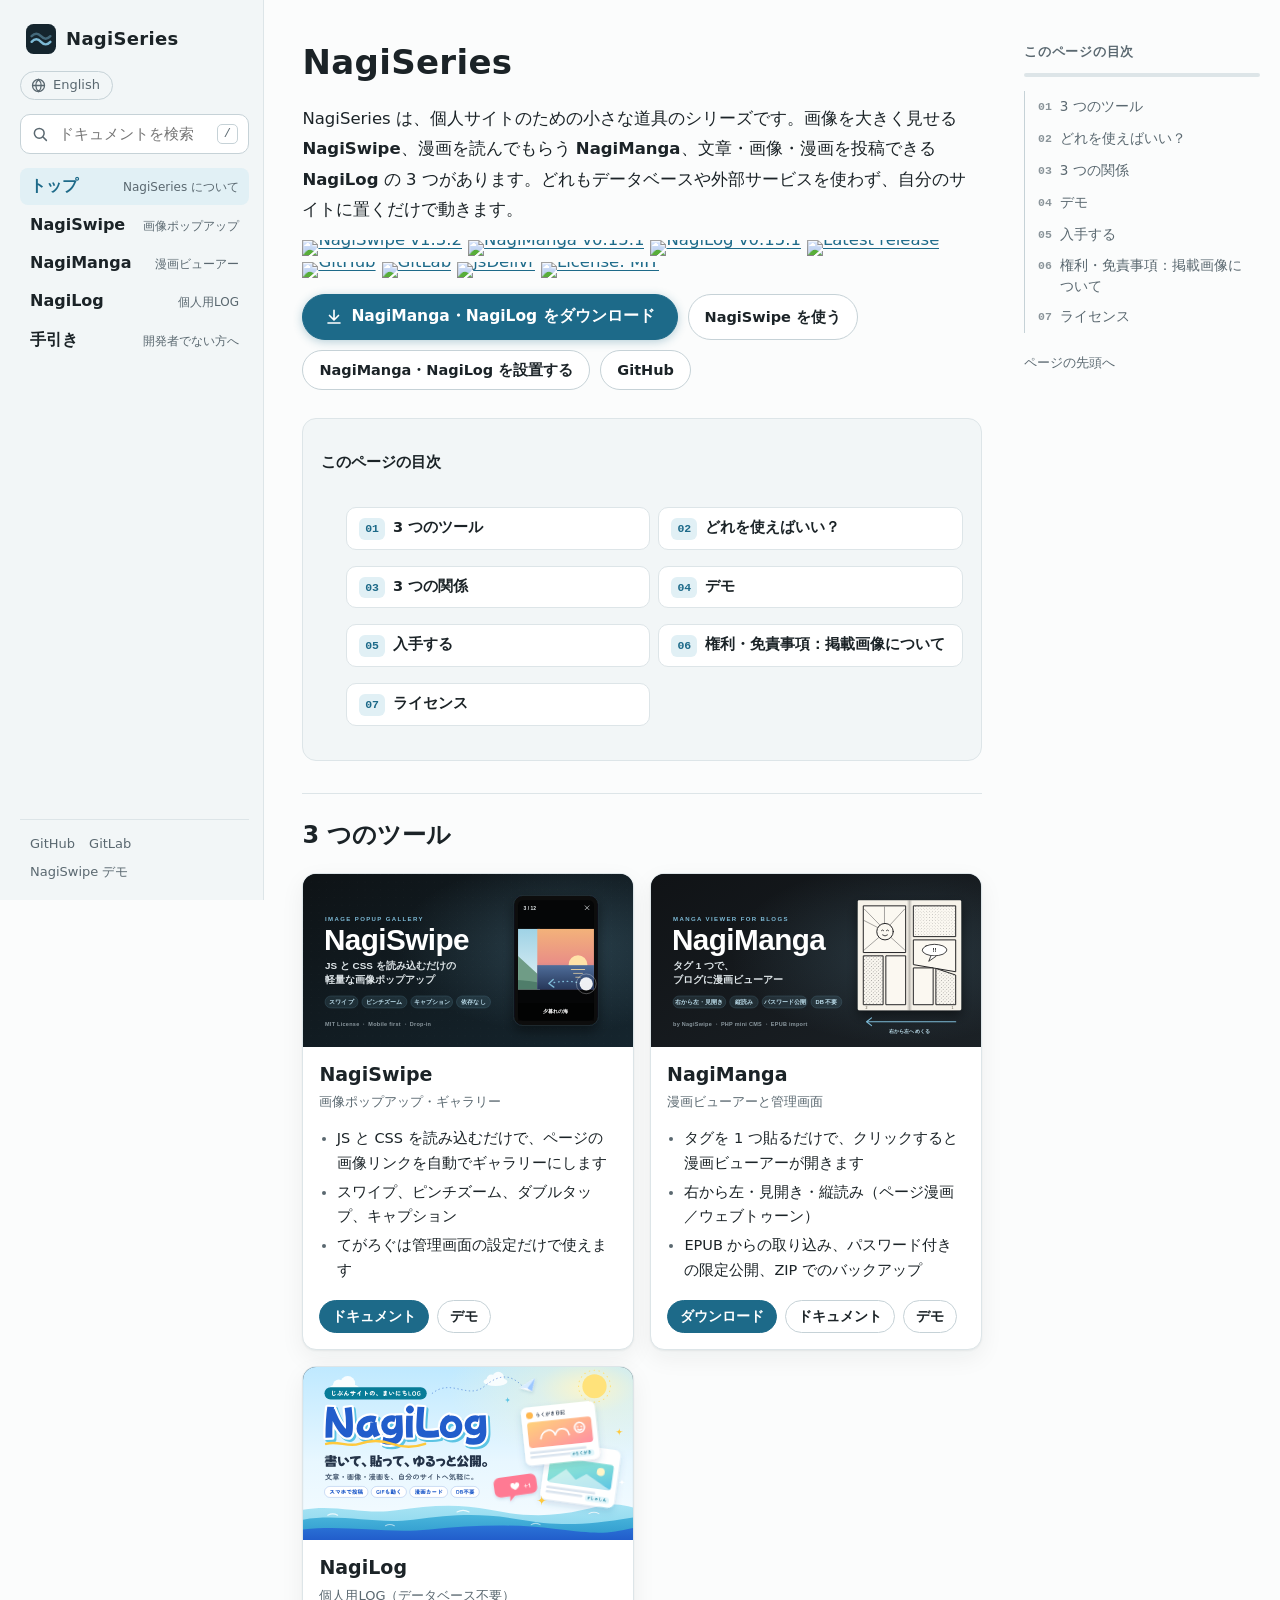
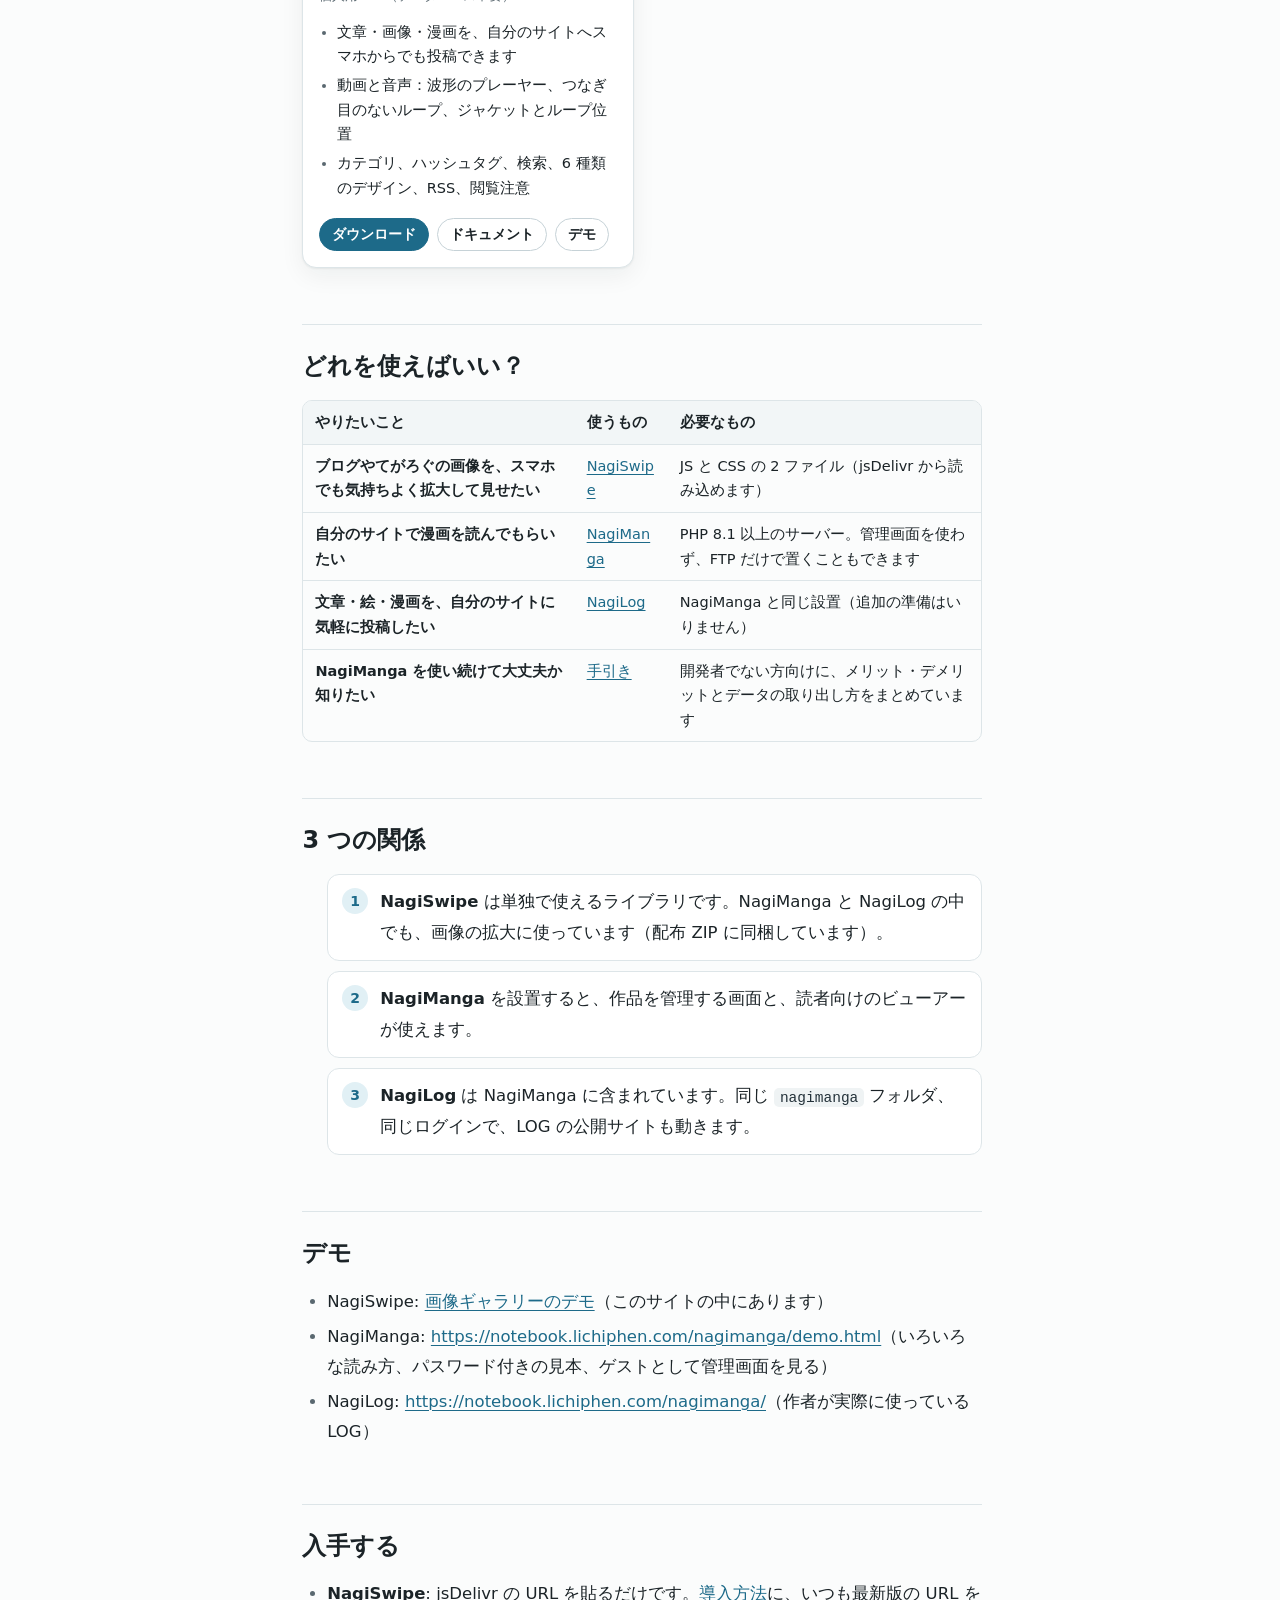
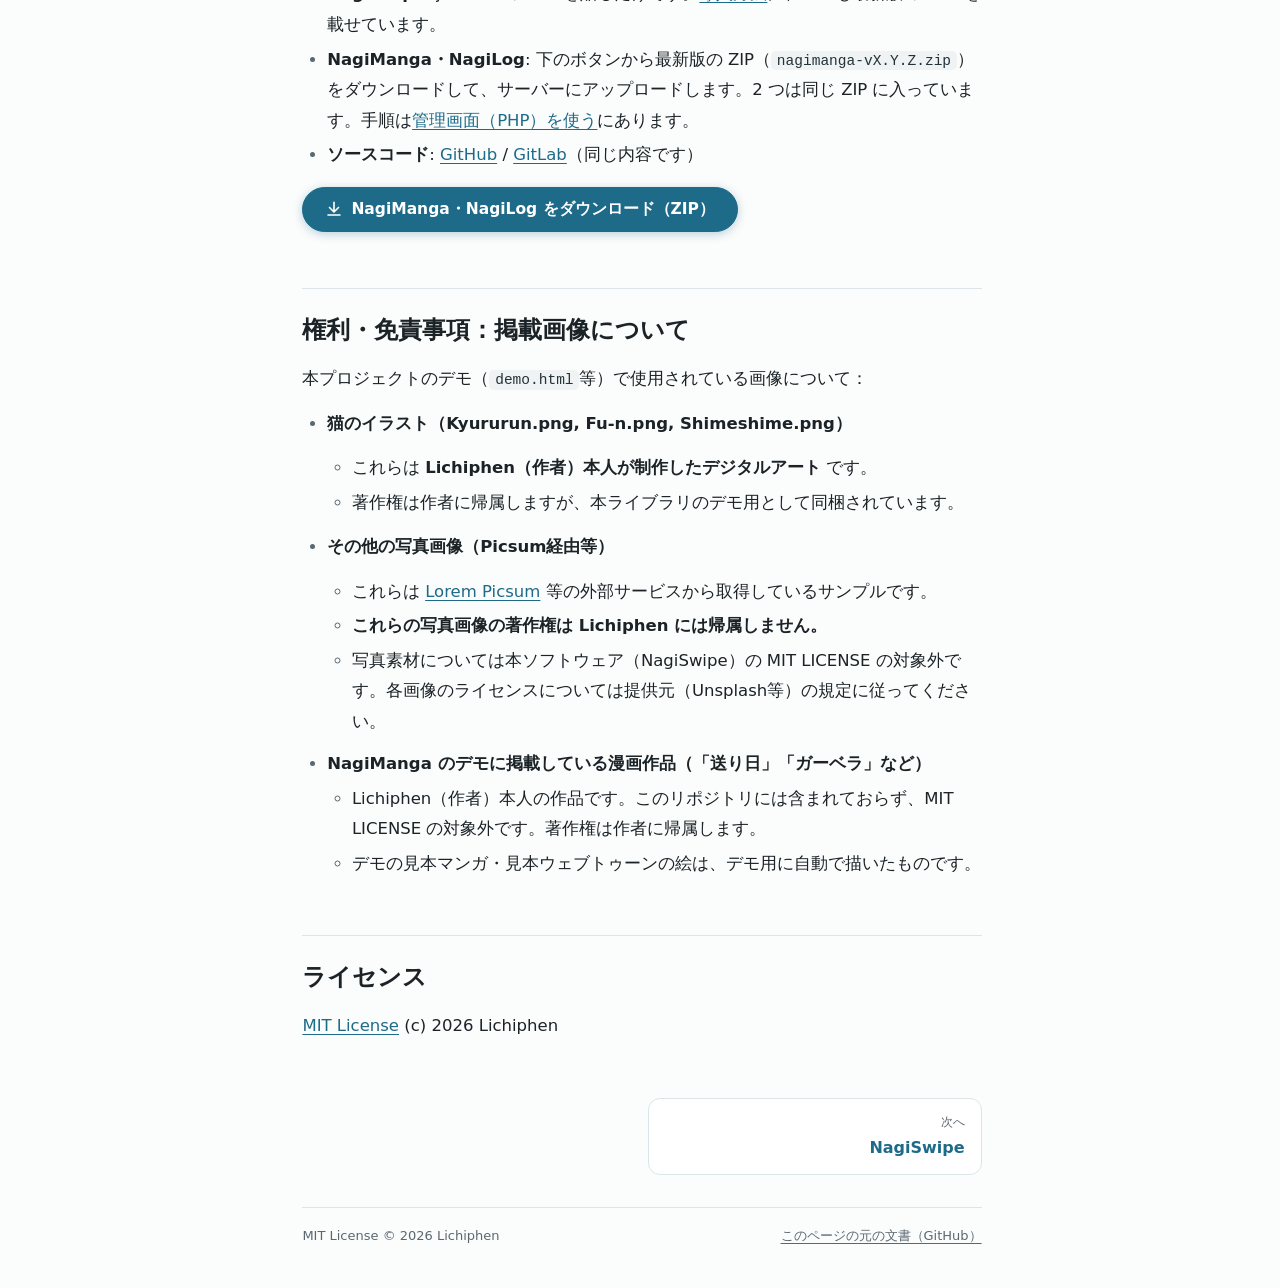
==== index.html @ cc0ce45e "Site: rebuild from the READMEs" ====
<!DOCTYPE html>
<html lang="ja">
<head>
<meta charset="utf-8">
<meta name="viewport" content="width=device-width, initial-scale=1">
<title>NagiSeries — 画像・漫画・LOG のツール集</title>
<meta name="description" content="NagiSwipe・NagiManga・NagiLog のドキュメント。個人サイトのための、画像ポップアップ・漫画ビューアー・データベース不要の LOG。">
<link rel="canonical" href="https://nagiswipe.pages.dev/">
<link rel="alternate" hreflang="en" href="https://nagiswipe.pages.dev/index.en.html">
<link rel="alternate" hreflang="ja" href="https://nagiswipe.pages.dev/">
<link rel="alternate" hreflang="x-default" href="https://nagiswipe.pages.dev/">
<meta name="theme-color" content="#fbfcfc" media="(prefers-color-scheme: light)">
<meta name="theme-color" content="#0e1316" media="(prefers-color-scheme: dark)">
<meta property="og:type" content="website">
<meta property="og:site_name" content="NagiSeries">
<meta property="og:locale" content="ja_JP">
<meta property="og:title" content="NagiSeries — 画像・漫画・LOG のツール集">
<meta property="og:description" content="NagiSwipe・NagiManga・NagiLog のドキュメント。個人サイトのための、画像ポップアップ・漫画ビューアー・データベース不要の LOG。">
<meta property="og:url" content="https://nagiswipe.pages.dev/">
<meta property="og:image" content="https://nagiswipe.pages.dev/img/ogp/nagiseries-ogp.png?v=61f5ddbe39">
<meta property="og:image:type" content="image/png">
<meta property="og:image:width" content="1200">
<meta property="og:image:height" content="630">
<meta property="og:image:alt" content="NagiSeries — 画像・漫画・LOG のツール集">
<meta name="twitter:card" content="summary_large_image">
<link rel="icon" href="site/favicon.svg?v=526a356933" type="image/svg+xml">
<link rel="stylesheet" href="NagiSwipe-main.css?v=b57203b70e">
<link rel="stylesheet" href="site/site.css?v=2a2d81db0b">
<script src="NagiSwipe-main.js?v=68e2574f68" defer></script>
<script src="site/site.js?v=6bc8dd3f9a" data-index="site/search.json?v=1c73197444" defer></script>
</head>
<body class="page-top has-rail">
<div class="read-progress" aria-hidden="true"><span data-progress></span></div>
<a class="skip" href="#main">本文へ移動</a>
<header class="topbar">
<a class="brand" href="index.html"><svg class="brand-mark" viewBox="0 0 32 32" aria-hidden="true"><rect width="32" height="32" rx="8" fill="var(--brand-bg)"/><path d="M6 19c3.3-3.6 6.7-3.6 10 0s6.7 3.6 10 0" fill="none" stroke="var(--brand-wave)" stroke-width="2.6" stroke-linecap="round"/><path d="M6 13c3.3-3.6 6.7-3.6 10 0s6.7 3.6 10 0" fill="none" stroke="var(--brand-wave)" stroke-width="2.6" stroke-linecap="round" opacity=".45"/></svg><span class="brand-name">NagiSeries</span></a>
<span class="topbar-tools"><a class="topbar-btn topbar-lang" href="index.en.html" hreflang="en" lang="en" title="このページを英語で読む"><svg viewBox="0 0 24 24" aria-hidden="true"><circle cx="12" cy="12" r="8.5" fill="none" stroke="currentColor" stroke-width="1.8"/><path d="M3.5 12h17M12 3.5c2.6 2.4 3.8 5.2 3.8 8.5s-1.2 6.1-3.8 8.5c-2.6-2.4-3.8-5.2-3.8-8.5s1.2-6.1 3.8-8.5Z" fill="none" stroke="currentColor" stroke-width="1.8"/></svg><span>English</span></a>
<button class="topbar-btn" type="button" data-open-menu aria-haspopup="dialog" aria-controls="menu"><svg viewBox="0 0 24 24" aria-hidden="true"><path d="M4 7h16M4 12h16M4 17h10" stroke="currentColor" stroke-width="2" stroke-linecap="round"/></svg><span>目次</span></button></span>
</header>
<div class="layout">
<aside class="sidebar" aria-label="サイドバー">
<a class="brand" href="index.html"><svg class="brand-mark" viewBox="0 0 32 32" aria-hidden="true"><rect width="32" height="32" rx="8" fill="var(--brand-bg)"/><path d="M6 19c3.3-3.6 6.7-3.6 10 0s6.7 3.6 10 0" fill="none" stroke="var(--brand-wave)" stroke-width="2.6" stroke-linecap="round"/><path d="M6 13c3.3-3.6 6.7-3.6 10 0s6.7 3.6 10 0" fill="none" stroke="var(--brand-wave)" stroke-width="2.6" stroke-linecap="round" opacity=".45"/></svg><span class="brand-name">NagiSeries</span></a>
<a class="side-lang" href="index.en.html" hreflang="en" lang="en" title="このページを英語で読む"><svg viewBox="0 0 24 24" aria-hidden="true"><circle cx="12" cy="12" r="8.5" fill="none" stroke="currentColor" stroke-width="1.8"/><path d="M3.5 12h17M12 3.5c2.6 2.4 3.8 5.2 3.8 8.5s-1.2 6.1-3.8 8.5c-2.6-2.4-3.8-5.2-3.8-8.5s1.2-6.1 3.8-8.5Z" fill="none" stroke="currentColor" stroke-width="1.8"/></svg><span>English</span></a>
<div class="search" data-search-box><label class="search-field"><svg viewBox="0 0 24 24" aria-hidden="true"><circle cx="11" cy="11" r="6.5" fill="none" stroke="currentColor" stroke-width="2"/><path d="m16 16 4.5 4.5" stroke="currentColor" stroke-width="2" stroke-linecap="round"/></svg><input type="search" placeholder="ドキュメントを検索" aria-label="ドキュメントを検索" autocomplete="off" enterkeyhint="search"><kbd class="search-key" aria-hidden="true">/</kbd></label><div class="search-results" role="list" aria-label="検索結果" hidden></div></div>
<nav class="nav" aria-label="ドキュメント"><ul class="nav-list"><li class="nav-item is-current"><a class="nav-link" href="index.html" aria-current="page"><span class="nav-name">トップ</span><span class="nav-sub">NagiSeries について</span></a><ol class="nav-toc"><li><a href="#3-つのツール" data-id="3-つのツール">3 つのツール</a></li><li><a href="#どれを使えばいい" data-id="どれを使えばいい">どれを使えばいい？</a></li><li><a href="#3-つの関係" data-id="3-つの関係">3 つの関係</a></li><li><a href="#デモ" data-id="デモ">デモ</a></li><li><a href="#入手する" data-id="入手する">入手する</a></li><li><a href="#権利免責事項掲載画像について" data-id="権利免責事項掲載画像について">権利・免責事項：掲載画像について</a></li><li><a href="#ライセンス" data-id="ライセンス">ライセンス</a></li></ol></li><li class="nav-item"><a class="nav-link" href="nagiswipe.html"><span class="nav-name">NagiSwipe</span><span class="nav-sub">画像ポップアップ</span></a></li><li class="nav-item"><a class="nav-link" href="nagimanga.html"><span class="nav-name">NagiManga</span><span class="nav-sub">漫画ビューアー</span></a></li><li class="nav-item"><a class="nav-link" href="nagilog.html"><span class="nav-name">NagiLog</span><span class="nav-sub">個人用LOG</span></a></li><li class="nav-item"><a class="nav-link" href="guide.html"><span class="nav-name">手引き</span><span class="nav-sub">開発者でない方へ</span></a></li></ul></nav>
<p class="side-foot"><a class="ext" href="https://github.com/Lichiphen/NagiSwipe">GitHub</a><a class="ext" href="https://gitlab.com/lichiphen/nagiswipe">GitLab</a><a href="demo.html">NagiSwipe デモ</a></p>
</aside>
<main id="main" class="main">
<article class="doc">

<h1 class="doc-title"><span>NagiSeries</span></h1>
<div class="lead"><p>NagiSeries は、個人サイトのための小さな道具のシリーズです。画像を大きく見せる <strong>NagiSwipe</strong>、漫画を読んでもらう <strong>NagiManga</strong>、文章・画像・漫画を投稿できる <strong>NagiLog</strong> の 3 つがあります。どれもデータベースや外部サービスを使わず、自分のサイトに置くだけで動きます。</p>
<p class="badges"><a href="nagiswipe.html"><img src="https://img.shields.io/badge/NagiSwipe-v1.3.2-1d7a8c?style=flat-square&amp;logo=javascript&amp;logoColor=white" alt="NagiSwipe v1.3.2" loading="lazy" decoding="async"></a> <a href="nagimanga.html"><img src="https://img.shields.io/badge/NagiManga-v0.15.1-c2410c?style=flat-square&amp;logo=bookstack&amp;logoColor=white" alt="NagiManga v0.15.1" loading="lazy" decoding="async"></a> <a href="nagilog.html"><img src="https://img.shields.io/badge/NagiLog-v0.15.1-2563eb?style=flat-square&amp;logo=rss&amp;logoColor=white" alt="NagiLog v0.15.1" loading="lazy" decoding="async"></a> <a href="https://github.com/Lichiphen/NagiSwipe/releases/latest" class="ext"><img src="https://img.shields.io/github/v/release/Lichiphen/NagiSwipe?style=flat-square&amp;logo=github&amp;label=release" alt="Latest release" loading="lazy" decoding="async"></a> <a href="https://github.com/Lichiphen/NagiSwipe" class="ext"><img src="https://img.shields.io/badge/GitHub-Lichiphen%2FNagiSwipe-181717?style=flat-square&amp;logo=github" alt="GitHub" loading="lazy" decoding="async"></a> <a href="https://gitlab.com/lichiphen/nagiswipe" class="ext"><img src="https://img.shields.io/badge/GitLab-lichiphen%2Fnagiswipe-FC6D26?style=flat-square&amp;logo=gitlab&amp;logoColor=white" alt="GitLab" loading="lazy" decoding="async"></a> <a href="https://www.jsdelivr.com/package/gh/Lichiphen/NagiSwipe" class="ext"><img src="https://img.shields.io/jsdelivr/gh/hm/Lichiphen/NagiSwipe?style=flat-square&amp;logo=jsdelivr&amp;logoColor=white&amp;label=jsDelivr" alt="jsDelivr" loading="lazy" decoding="async"></a> <a href="https://github.com/Lichiphen/NagiSwipe/blob/main/LICENSE" class="ext"><img src="https://img.shields.io/badge/License-MIT-eab308?style=flat-square" alt="License: MIT" loading="lazy" decoding="async"></a></p>
<div class="hero-links">
<a class="btn btn-primary btn-download" href="https://lichiphen.com/tool/link/r/NagiManga"><svg viewBox="0 0 24 24" aria-hidden="true"><path d="M12 3v12m-6-5 6 6 6-6M4 20h16" fill="none" stroke="currentColor" stroke-width="2.2" stroke-linecap="round" stroke-linejoin="round"/></svg>NagiManga・NagiLog をダウンロード</a>
<a class="btn" href="nagiswipe.html#導入方法">NagiSwipe を使う</a>
<a class="btn" href="nagimanga.html#管理画面phpを使う">NagiManga・NagiLog を設置する</a>
<a class="btn ext" href="https://github.com/Lichiphen/NagiSwipe">GitHub</a>
</div></div>
<nav class="toc-inline" aria-labelledby="toc-title-top"><div class="toc-head"><p class="toc-title" id="toc-title-top">このページの目次</p></div><ol class="toc-list"><li><a href="#3-つのツール" data-id="3-つのツール">3 つのツール</a></li><li><a href="#どれを使えばいい" data-id="どれを使えばいい">どれを使えばいい？</a></li><li><a href="#3-つの関係" data-id="3-つの関係">3 つの関係</a></li><li><a href="#デモ" data-id="デモ">デモ</a></li><li><a href="#入手する" data-id="入手する">入手する</a></li><li><a href="#権利免責事項掲載画像について" data-id="権利免責事項掲載画像について">権利・免責事項：掲載画像について</a></li><li><a href="#ライセンス" data-id="ライセンス">ライセンス</a></li></ol></nav>
<div class="doc-body">
<h2 id="3-つのツール">3 つのツール<a class="anchor" href="#3-つのツール" aria-label="この見出しへのリンク">#</a></h2>

<div class="cards">
<section class="card">
<a class="card-img" href="nagiswipe.html" tabindex="-1" aria-hidden="true"><img src="img/ogp/nagiswipe-ogp.svg?v=3118cf3638" alt="" width="1200" height="630" loading="lazy" decoding="async"></a>
<div class="card-body">
<h3>NagiSwipe</h3>
<p class="card-kind">画像ポップアップ・ギャラリー</p>
<ul>
<li>JS と CSS を読み込むだけで、ページの画像リンクを自動でギャラリーにします</li>
<li>スワイプ、ピンチズーム、ダブルタップ、キャプション</li>
<li>てがろぐは管理画面の設定だけで使えます</li>
</ul>
<div class="card-links"><a class="btn btn-primary" href="nagiswipe.html">ドキュメント</a><a class="btn" href="demo.html">デモ</a></div>
</div>
</section>
<section class="card">
<a class="card-img" href="nagimanga.html" tabindex="-1" aria-hidden="true"><img src="img/ogp/nagimanga-ogp.svg?v=01d339b330" alt="" width="1200" height="630" loading="lazy" decoding="async"></a>
<div class="card-body">
<h3>NagiManga</h3>
<p class="card-kind">漫画ビューアーと管理画面</p>
<ul>
<li>タグを 1 つ貼るだけで、クリックすると漫画ビューアーが開きます</li>
<li>右から左・見開き・縦読み（ページ漫画／ウェブトゥーン）</li>
<li>EPUB からの取り込み、パスワード付きの限定公開、ZIP でのバックアップ</li>
</ul>
<div class="card-links"><a class="btn btn-primary" href="https://lichiphen.com/tool/link/r/NagiManga">ダウンロード</a><a class="btn" href="nagimanga.html">ドキュメント</a><a class="btn ext" href="https://notebook.lichiphen.com/nagimanga/demo.html">デモ</a></div>
</div>
</section>
<section class="card">
<a class="card-img" href="nagilog.html" tabindex="-1" aria-hidden="true"><img src="img/ogp/nagilog-ogp.svg?v=d89b85e8eb" alt="" width="1200" height="630" loading="lazy" decoding="async"></a>
<div class="card-body">
<h3>NagiLog</h3>
<p class="card-kind">個人用LOG（データベース不要）</p>
<ul>
<li>文章・画像・漫画を、自分のサイトへスマホからでも投稿できます</li>
<li>動画と音声：波形のプレーヤー、つなぎ目のないループ、ジャケットとループ位置</li>
<li>カテゴリ、ハッシュタグ、検索、6 種類のデザイン、RSS、閲覧注意</li>
</ul>
<div class="card-links"><a class="btn btn-primary" href="https://lichiphen.com/tool/link/r/NagiManga">ダウンロード</a><a class="btn" href="nagilog.html">ドキュメント</a><a class="btn ext" href="https://notebook.lichiphen.com/nagimanga/">デモ</a></div>
</div>
</section>
</div>

<h2 id="どれを使えばいい">どれを使えばいい？<a class="anchor" href="#どれを使えばいい" aria-label="この見出しへのリンク">#</a></h2>

<div class="table-wrap"><table><thead><tr><th>やりたいこと</th><th>使うもの</th><th>必要なもの</th></tr></thead><tbody>
<tr><td>ブログやてがろぐの画像を、スマホでも気持ちよく拡大して見せたい</td><td><a href="nagiswipe.html">NagiSwipe</a></td><td>JS と CSS の 2 ファイル（jsDelivr から読み込めます）</td></tr>
<tr><td>自分のサイトで漫画を読んでもらいたい</td><td><a href="nagimanga.html">NagiManga</a></td><td>PHP 8.1 以上のサーバー。管理画面を使わず、FTP だけで置くこともできます</td></tr>
<tr><td>文章・絵・漫画を、自分のサイトに気軽に投稿したい</td><td><a href="nagilog.html">NagiLog</a></td><td>NagiManga と同じ設置（追加の準備はいりません）</td></tr>
<tr><td>NagiManga を使い続けて大丈夫か知りたい</td><td><a href="guide.html">手引き</a></td><td>開発者でない方向けに、メリット・デメリットとデータの取り出し方をまとめています</td></tr>
</tbody></table></div>

<h2 id="3-つの関係">3 つの関係<a class="anchor" href="#3-つの関係" aria-label="この見出しへのリンク">#</a></h2>

<ol class="flow">
<li><strong>NagiSwipe</strong> は単独で使えるライブラリです。NagiManga と NagiLog の中でも、画像の拡大に使っています（配布 ZIP に同梱しています）。</li>
<li><strong>NagiManga</strong> を設置すると、作品を管理する画面と、読者向けのビューアーが使えます。</li>
<li><strong>NagiLog</strong> は NagiManga に含まれています。同じ <code>nagimanga</code> フォルダ、同じログインで、LOG の公開サイトも動きます。</li>
</ol>

<h2 id="デモ">デモ<a class="anchor" href="#デモ" aria-label="この見出しへのリンク">#</a></h2>

<ul>
<li>NagiSwipe: <a href="demo.html">画像ギャラリーのデモ</a>（このサイトの中にあります）</li>
<li>NagiManga: <a class="ext" href="https://notebook.lichiphen.com/nagimanga/demo.html">https://notebook.lichiphen.com/nagimanga/demo.html</a>（いろいろな読み方、パスワード付きの見本、ゲストとして管理画面を見る）</li>
<li>NagiLog: <a class="ext" href="https://notebook.lichiphen.com/nagimanga/">https://notebook.lichiphen.com/nagimanga/</a>（作者が実際に使っている LOG）</li>
</ul>

<h2 id="入手する">入手する<a class="anchor" href="#入手する" aria-label="この見出しへのリンク">#</a></h2>

<ul>
<li><strong>NagiSwipe</strong>: jsDelivr の URL を貼るだけです。<a href="nagiswipe.html#導入方法">導入方法</a>に、いつも最新版の URL を載せています。</li>
<li><strong>NagiManga・NagiLog</strong>: 下のボタンから最新版の ZIP（<code>nagimanga-vX.Y.Z.zip</code>）をダウンロードして、サーバーにアップロードします。2 つは同じ ZIP に入っています。手順は<a href="nagimanga.html#管理画面phpを使う">管理画面（PHP）を使う</a>にあります。</li>
<li><strong>ソースコード</strong>: <a class="ext" href="https://github.com/Lichiphen/NagiSwipe">GitHub</a> / <a class="ext" href="https://gitlab.com/lichiphen/nagiswipe">GitLab</a>（同じ内容です）</li>
</ul>

<div class="hero-links"><a class="btn btn-primary btn-download" href="https://lichiphen.com/tool/link/r/NagiManga"><svg viewBox="0 0 24 24" aria-hidden="true"><path d="M12 3v12m-6-5 6 6 6-6M4 20h16" fill="none" stroke="currentColor" stroke-width="2.2" stroke-linecap="round" stroke-linejoin="round"/></svg>NagiManga・NagiLog をダウンロード（ZIP）</a></div>
<h2 id="権利免責事項掲載画像について">権利・免責事項：掲載画像について<a class="anchor" href="#権利免責事項掲載画像について" aria-label="この見出しへのリンク">#</a></h2>
<p>本プロジェクトのデモ（<code>demo.html</code>等）で使用されている画像について：</p>
<ul><li><p><strong>猫のイラスト（Kyururun.png, Fu-n.png, Shimeshime.png）</strong></p>
<ul><li>これらは <strong>Lichiphen（作者）本人が制作したデジタルアート</strong> です。</li><li>著作権は作者に帰属しますが、本ライブラリのデモ用として同梱されています。</li></ul></li></ul>
<ul><li><p><strong>その他の写真画像（Picsum経由等）</strong></p>
<ul><li>これらは <a href="https://picsum.photos/" class="ext">Lorem Picsum</a> 等の外部サービスから取得しているサンプルです。</li><li><strong>これらの写真画像の著作権は Lichiphen には帰属しません。</strong></li><li>写真素材については本ソフトウェア（NagiSwipe）の MIT LICENSE の対象外です。各画像のライセンスについては提供元（Unsplash等）の規定に従ってください。</li></ul></li></ul>
<ul><li><strong>NagiManga のデモに掲載している漫画作品（「送り日」「ガーベラ」など）</strong>
<ul><li>Lichiphen（作者）本人の作品です。このリポジトリには含まれておらず、MIT LICENSE の対象外です。著作権は作者に帰属します。</li><li>デモの見本マンガ・見本ウェブトゥーンの絵は、デモ用に自動で描いたものです。</li></ul></li></ul>
<h2 id="ライセンス">ライセンス<a class="anchor" href="#ライセンス" aria-label="この見出しへのリンク">#</a></h2>
<p><a href="https://github.com/Lichiphen/NagiSwipe/blob/main/LICENSE" class="ext">MIT License</a> (c) 2026 Lichiphen</p>
</div>
</article>
<nav class="pager" aria-label="ページ送り"><span></span><a class="pager-next" href="nagiswipe.html"><span>次へ</span>NagiSwipe</a></nav>
<footer class="foot"><p>MIT License © 2026 Lichiphen</p><p><a class="ext" href="https://github.com/Lichiphen/NagiSwipe/blob/main/site/top.html">このページの元の文書（GitHub）</a></p></footer>
</main>
<aside class="rail" aria-labelledby="rail-title"><div class="rail-inner"><p class="rail-title" id="rail-title">このページの目次</p><div class="rail-progress" aria-hidden="true"><span data-progress></span></div><nav aria-labelledby="rail-title"><ol class="rail-toc"><li><a href="#3-つのツール" data-id="3-つのツール">3 つのツール</a></li><li><a href="#どれを使えばいい" data-id="どれを使えばいい">どれを使えばいい？</a></li><li><a href="#3-つの関係" data-id="3-つの関係">3 つの関係</a></li><li><a href="#デモ" data-id="デモ">デモ</a></li><li><a href="#入手する" data-id="入手する">入手する</a></li><li><a href="#権利免責事項掲載画像について" data-id="権利免責事項掲載画像について">権利・免責事項：掲載画像について</a></li><li><a href="#ライセンス" data-id="ライセンス">ライセンス</a></li></ol></nav><p class="rail-tools"><a class="rail-top" href="#main">ページの先頭へ</a></p></div></aside>
</div>
<dialog class="menu" id="menu" aria-label="目次">
<div class="menu-head"><p class="menu-title">目次</p><button class="menu-close" type="button" data-close-menu aria-label="閉じる"><svg viewBox="0 0 24 24" aria-hidden="true"><path d="M6 6l12 12M18 6 6 18" stroke="currentColor" stroke-width="2" stroke-linecap="round"/></svg></button></div>
<div class="menu-body">
<a class="side-lang" href="index.en.html" hreflang="en" lang="en" title="このページを英語で読む"><svg viewBox="0 0 24 24" aria-hidden="true"><circle cx="12" cy="12" r="8.5" fill="none" stroke="currentColor" stroke-width="1.8"/><path d="M3.5 12h17M12 3.5c2.6 2.4 3.8 5.2 3.8 8.5s-1.2 6.1-3.8 8.5c-2.6-2.4-3.8-5.2-3.8-8.5s1.2-6.1 3.8-8.5Z" fill="none" stroke="currentColor" stroke-width="1.8"/></svg><span>English</span></a>
<div class="search" data-search-box><label class="search-field"><svg viewBox="0 0 24 24" aria-hidden="true"><circle cx="11" cy="11" r="6.5" fill="none" stroke="currentColor" stroke-width="2"/><path d="m16 16 4.5 4.5" stroke="currentColor" stroke-width="2" stroke-linecap="round"/></svg><input type="search" placeholder="ドキュメントを検索" aria-label="ドキュメントを検索" autocomplete="off" enterkeyhint="search"><kbd class="search-key" aria-hidden="true">/</kbd></label><div class="search-results" role="list" aria-label="検索結果" hidden></div></div>
<nav class="nav" aria-label="ドキュメント"><ul class="nav-list"><li class="nav-item is-current"><a class="nav-link" href="index.html" aria-current="page"><span class="nav-name">トップ</span><span class="nav-sub">NagiSeries について</span></a><ol class="nav-toc"><li><a href="#3-つのツール" data-id="3-つのツール">3 つのツール</a></li><li><a href="#どれを使えばいい" data-id="どれを使えばいい">どれを使えばいい？</a></li><li><a href="#3-つの関係" data-id="3-つの関係">3 つの関係</a></li><li><a href="#デモ" data-id="デモ">デモ</a></li><li><a href="#入手する" data-id="入手する">入手する</a></li><li><a href="#権利免責事項掲載画像について" data-id="権利免責事項掲載画像について">権利・免責事項：掲載画像について</a></li><li><a href="#ライセンス" data-id="ライセンス">ライセンス</a></li></ol></li><li class="nav-item"><a class="nav-link" href="nagiswipe.html"><span class="nav-name">NagiSwipe</span><span class="nav-sub">画像ポップアップ</span></a></li><li class="nav-item"><a class="nav-link" href="nagimanga.html"><span class="nav-name">NagiManga</span><span class="nav-sub">漫画ビューアー</span></a></li><li class="nav-item"><a class="nav-link" href="nagilog.html"><span class="nav-name">NagiLog</span><span class="nav-sub">個人用LOG</span></a></li><li class="nav-item"><a class="nav-link" href="guide.html"><span class="nav-name">手引き</span><span class="nav-sub">開発者でない方へ</span></a></li></ul></nav>
<p class="side-foot"><a class="ext" href="https://github.com/Lichiphen/NagiSwipe">GitHub</a><a class="ext" href="https://gitlab.com/lichiphen/nagiswipe">GitLab</a><a href="demo.html">NagiSwipe デモ</a></p>
</div>
</dialog>
</body>
</html>
---- NagiSwipe-main.css ----
/* 
 * ============================================================================
 * ![NagiSwipe Library Core CSS] 
 * Drop-in gallery library
 * 
 * NagiSwipe v1.3.2
 * Copyright (c) 2026 Lichiphen
 * Licensed under the MIT License
 * https://gitlab.com/lichiphen/nagiswipe/-/blob/main/LICENSE
 * ============================================================================
 */

.ns-viewer {
    position: fixed;
    inset: 0;
    z-index: 9999;
    display: none;
    overflow: hidden;
    touch-action: none;
    user-select: none;
    -webkit-user-select: none;
}

.ns-bg {
    position: absolute;
    inset: 0;
    background: rgba(0, 0, 0, 0.75);
    opacity: 0;
    transition: opacity 0.25s linear;
    will-change: opacity;
}

.ns-stage {
    position: absolute;
    inset: 0;
    overflow: visible;
}

.ns-img-wrap {
    position: absolute;
    top: 0;
    left: 0;
    width: 0;
    height: 0;
    display: block;
    will-change: transform;
    pointer-events: none;
    backface-visibility: hidden;
    transform: translateZ(0);
}

.ns-img {
    position: absolute;
    top: 0;
    left: 0;
    max-width: none;
    max-height: none;
    transform-origin: 0 0; /* 左上を基準に変形 */
    object-fit: contain;
    will-change: transform;
    user-select: none;
    -webkit-user-select: none;
    pointer-events: auto;
    -webkit-user-drag: none;
    backface-visibility: hidden;
    transition: opacity 0.4s ease-out, filter 0.4s ease-out;
}

/* 高解像度（メイン）画像設定 */
.ns-img-highres {
    z-index: 2;
    opacity: 0;
    transition: opacity 0.4s ease-out;
}

/* サムネイルの仮画像（高画質版が届くまで / スワイプ中の隣のスライド） */
.ns-img-placeholder {
    z-index: 1;
}

/* ローディング完了後の表示 */
.ns-img-loaded .ns-img-highres {
    opacity: 1;
}

.ns-ui {
    position: absolute;
    inset: 0;
    pointer-events: none;
    transition: opacity 0.3s;
    z-index: 10000;
}

/* Icons / Buttons */
.ns-btn {
    appearance: none;
    background: transparent;
    border: none;
    cursor: pointer;
    color: rgba(255, 255, 255, 0.72);
    pointer-events: auto;
    transition: color 0.2s, opacity 0.2s, transform 0.12s ease;
    display: flex;
    align-items: center;
    justify-content: center;
    position: absolute;

    padding: 0; /* size is defined per-button (close/prev/next) */
    user-select: none;
    -webkit-user-select: none;
    -webkit-touch-callout: none;
    -webkit-tap-highlight-color: transparent;
    touch-action: manipulation;
    outline: none;
}

.ns-btn:hover {
    color: rgba(255, 255, 255, 1);
}

.ns-btn:focus {
    outline: none;
}

.ns-btn svg {
    display: block;
    width: 32px;
    height: 32px;
    filter: drop-shadow(0 1px 2px rgba(0,0,0,0.5));
    pointer-events: none;
}

.ns-close {
    top: 12px;
    right: 12px;
    width: 48px;
    height: 48px;
    color: #fff;
    z-index: 3; /* ensure above arrows */
}
.ns-close::before {
    content: "✕";
    font-size: 24px;
    line-height: 1;
    text-shadow: 0 1px 2px rgba(0,0,0,0.5);
}

.ns-zoom {
    top: 12px;
    right: 64px; /* Left of close button */
    width: 48px;
    height: 48px;
    z-index: 3;
    display: flex;
    align-items: center;
    justify-content: center;
    color: #fff;
    opacity: 0.85;
}
.ns-zoom:active { opacity: 0.6; transform: scale(0.95); }

@media (hover: hover) and (pointer: fine) {
    .ns-viewer.ns-is-zoomed .ns-stage,
    .ns-viewer.ns-is-zoomed .ns-img { cursor: grab; }

    .ns-viewer.ns-dragging .ns-stage,
    .ns-viewer.ns-dragging .ns-img { cursor: grabbing; }
}

/* Arrow Positioning */
.ns-prev {
    top: 50%;
    left: calc(env(safe-area-inset-left, 0px) + 6px);
    transform: translateY(-50%);
    width: 56px;
    height: 56px;
    border-radius: 999px;
    background: rgba(0,0,0,0.1);
    backdrop-filter: blur(1px);
    opacity: 0.65;
    z-index: 2;
}

.ns-next {
    top: 50%;
    right: calc(env(safe-area-inset-right, 0px) + 6px);
    transform: translateY(-50%);
    width: 56px;
    height: 56px;
    border-radius: 999px;
    background: rgba(0, 0, 0, 0.1);
    backdrop-filter: blur(1px);
    opacity: 0.65;
    z-index: 2;
}

.ns-prev:active, .ns-next:active {
    transform: translateY(-50%) scale(0.96);
    opacity: 0.9;
}

/* Mobile Adjustments */
@media (hover: none) and (pointer: coarse) {
    .ns-btn {
        opacity: 1; 
    }
    .ns-prev, .ns-next {
        width: 52px;
        height: 52px;
    }
}


/* Visual centering tweaks for chevrons - Optical alignment */
.ns-prev svg { transform: translateX(-2px); }
.ns-next svg { transform: translateX(2px); }

/* ========================================
   ローディングスピナー
   高解像度画像読み込み中に表示
   ======================================== */
.ns-loading-spinner {
    position: fixed; /* 親のサイズが0になったのでfixedで画面基準にする */
    top: 50%;
    left: 50%;
    width: 40px;
    height: 40px;
    margin: -20px 0 0 -20px; /* translateなどを使わずmarginでセンタリング */
    border: 3px solid rgba(255,255,255,0.3);
    border-top-color: #fff;
    border-radius: 50%;
    animation: ns-spin 0.8s infinite linear;
    z-index: 10;
    pointer-events: none;
    opacity: 0;
    transition: opacity 0.25s ease-out;
}

.ns-loading-spinner.ns-visible {
    opacity: 1;
}

@keyframes ns-spin {
    to { transform: rotate(360deg); }
}

/* ========================================
   ズームカーソル（PC環境向け）
   zoom-in: ズーム可能時、zoom-out: ズーム中
   ======================================== */
@media (hover: hover) and (pointer: fine) {
    .ns-viewer.ns-can-zoom:not(.ns-is-zoomed):not(.ns-dragging) .ns-img {
        cursor: zoom-in;
    }
    
    .ns-viewer.ns-is-zoomed:not(.ns-dragging) .ns-img {
        cursor: zoom-out;
    }
}


/* ========================================
   キャプション（画像の alt / data-ns-caption など）
   画面下部に表示。ズーム中は隠す
   ======================================== */
.ns-caption {
    position: absolute;
    left: 0;
    right: 0;
    bottom: 0;
    z-index: 4;
    max-height: 32vh;
    overflow-y: auto;
    overscroll-behavior: contain;
    padding: 28px calc(env(safe-area-inset-right, 0px) + 20px) calc(env(safe-area-inset-bottom, 0px) + 16px) calc(env(safe-area-inset-left, 0px) + 20px);
    background: linear-gradient(to top, rgba(0, 0, 0, 0.72) 0%, rgba(0, 0, 0, 0.5) 60%, rgba(0, 0, 0, 0) 100%);
    color: rgba(255, 255, 255, 0.95);
    text-align: center;
    opacity: 0;
    visibility: hidden;
    pointer-events: none;
    touch-action: pan-y;
    user-select: text;
    -webkit-user-select: text;
    transition: opacity 0.2s ease-out, visibility 0.2s;
}

.ns-caption.ns-has-caption {
    opacity: 1;
    visibility: visible;
    pointer-events: auto;
}

.ns-caption.ns-caption-switching,
.ns-viewer.ns-is-zoomed .ns-caption {
    opacity: 0;
    pointer-events: none;
}

.ns-caption-text {
    margin: 0 auto;
    max-width: 60em;
    font-size: 15px;
    line-height: 1.6;
    white-space: pre-wrap;
    overflow-wrap: anywhere;
    text-shadow: 0 1px 3px rgba(0, 0, 0, 0.8);
}

/* ========================================
   枚数カウンター（3 / 12）
   ======================================== */
.ns-counter {
    position: absolute;
    top: calc(env(safe-area-inset-top, 0px) + 12px);
    left: calc(env(safe-area-inset-left, 0px) + 16px);
    z-index: 3;
    height: 48px;
    display: flex;
    align-items: center;
    color: rgba(255, 255, 255, 0.8);
    font-size: 14px;
    font-variant-numeric: tabular-nums;
    letter-spacing: 0.04em;
    text-shadow: 0 1px 2px rgba(0, 0, 0, 0.6);
    pointer-events: none;
    transition: opacity 0.2s;
}

.ns-viewer.ns-is-zoomed .ns-counter {
    opacity: 0;
}

/* キーボード操作時のみフォーカスリングを表示 */
.ns-btn:focus-visible {
    outline: 2px solid rgba(255, 255, 255, 0.8);
    outline-offset: -4px;
    border-radius: 999px;
}

@media (prefers-reduced-motion: reduce) {
    .ns-caption,
    .ns-counter {
        transition: none;
    }
}
---- site/site.css ----
/* NagiSeries documentation site. Pages are generated by site/build.py. */

:root {
    --bg: #fbfcfc;
    --surface: #ffffff;
    --side: #f2f6f7;
    --text: #1b2327;
    --muted: #5a6870;
    --line: #dde5e8;
    --line-strong: #c6d2d7;
    --accent: #1d6a89;
    --accent-hover: #134f68;
    --accent-soft: #e1f0f5;
    --on-accent: #ffffff;
    --code-bg: #eff3f4;
    --code-text: #24323a;
    --pre-bg: #15212a;
    --pre-text: #e3ebef;
    --mark: #ffe2a8;
    --brand-bg: #15252e;
    --brand-wave: #7dbad6;
    --shadow: 0 1px 2px rgba(16, 32, 40, .06), 0 8px 24px rgba(16, 32, 40, .06);
    --side-w: 300px;
    --topbar-h: 56px;
    --font: "Hiragino Sans", "Hiragino Kaku Gothic ProN", "Noto Sans JP", "Yu Gothic UI", "Meiryo", system-ui, sans-serif;
    --mono: ui-monospace, "SFMono-Regular", "Cascadia Mono", Consolas, "BIZ UDGothic", "Osaka-Mono", monospace;
    color-scheme: light;
}

@media (prefers-color-scheme: dark) {
    :root:not([data-theme="light"]) {
        --bg: #0e1316;
        --surface: #121a1f;
        --side: #0b1013;
        --text: #e4ebee;
        --muted: #92a3ab;
        --line: #22313a;
        --line-strong: #31444f;
        --accent: #7dbad6;
        --accent-hover: #a5d3e8;
        --accent-soft: #15283271;
        --on-accent: #0b1216;
        --code-bg: #1a252c;
        --code-text: #d7e2e7;
        --pre-bg: #0a1014;
        --pre-text: #dce6ea;
        --mark: #6b5420;
        --brand-bg: #1c3340;
        --shadow: 0 1px 2px rgba(0, 0, 0, .3), 0 8px 24px rgba(0, 0, 0, .25);
        color-scheme: dark;
    }
}
:root[data-theme="dark"] {
    --bg: #0e1316; --surface: #121a1f; --side: #0b1013; --text: #e4ebee; --muted: #92a3ab;
    --line: #22313a; --line-strong: #31444f; --accent: #7dbad6; --accent-hover: #a5d3e8;
    --accent-soft: #15283271; --on-accent: #0b1216; --code-bg: #1a252c; --code-text: #d7e2e7; --pre-bg: #0a1014;
    --pre-text: #dce6ea; --mark: #6b5420; --brand-bg: #1c3340;
    --shadow: 0 1px 2px rgba(0, 0, 0, .3), 0 8px 24px rgba(0, 0, 0, .25);
    color-scheme: dark;
}

*, *::before, *::after { box-sizing: border-box; }
html { -webkit-text-size-adjust: 100%; text-size-adjust: 100%; scroll-padding-top: 16px; }
body {
    margin: 0;
    background: var(--bg);
    color: var(--text);
    font-family: var(--font);
    font-size: 16px;
    line-height: 1.85;
    overflow-wrap: anywhere;
    -webkit-font-smoothing: antialiased;
}
html.menu-open { overflow: hidden; }
a { color: var(--accent); text-underline-offset: .2em; text-decoration-thickness: 1px; }
a:hover { color: var(--accent-hover); }
:focus-visible { outline: 2px solid var(--accent); outline-offset: 2px; border-radius: 4px; }
svg { display: block; }

.skip {
    position: absolute; left: 12px; top: -48px; z-index: 50; padding: 8px 14px;
    background: var(--surface); border: 1px solid var(--line); border-radius: 8px;
}
.skip:focus { top: 12px; }

/* ---- brand ---- */
.brand {
    display: inline-flex; align-items: center; gap: 10px;
    color: var(--text); text-decoration: none; font-weight: 700; letter-spacing: .02em;
}
.brand:hover { color: var(--text); }
.brand-mark { width: 30px; height: 30px; flex: none; }
.brand-name { font-size: 18px; }

/* ---- layout: a fixed left column on wide screens ---- */
.topbar { display: none; }
.layout { display: grid; grid-template-columns: var(--side-w) minmax(0, 1fr); min-height: 100vh; }

.sidebar {
    position: sticky; top: 0; height: 100vh; height: 100dvh;
    display: flex; flex-direction: column; gap: 14px;
    padding: 20px 14px 16px 20px;
    background: var(--side);
    border-right: 1px solid var(--line);
    overflow-y: auto; overscroll-behavior: contain;
    scrollbar-width: thin;
}
.sidebar > .brand { padding: 2px 6px; }

.main { min-width: 0; padding: 40px clamp(20px, 5vw, 64px) 40px; }
.doc, .pager, .foot { max-width: 820px; margin-left: auto; margin-right: auto; }

/* ---- navigation ---- */
.nav-list, .nav-toc, .nav-toc ol { list-style: none; margin: 0; padding: 0; }
.nav-list { display: grid; gap: 2px; }
.nav-link {
    display: flex; align-items: baseline; justify-content: space-between; gap: 8px;
    padding: 7px 10px; border-radius: 8px;
    color: var(--text); text-decoration: none; line-height: 1.4;
}
.nav-link:hover { background: var(--accent-soft); color: var(--text); }
.nav-name { font-weight: 650; }
.nav-sub { font-size: 12px; color: var(--muted); }
.nav-item.is-current > .nav-link { background: var(--accent-soft); }
.nav-item.is-current > .nav-link .nav-name { color: var(--accent); }

.nav-toc { margin: 4px 0 10px 10px; padding-left: 10px; border-left: 1px solid var(--line-strong); }
.nav-toc a {
    display: block; padding: 4px 8px; border-radius: 6px;
    color: var(--muted); text-decoration: none; font-size: 13.5px; line-height: 1.5;
}
.nav-toc ol a { padding-left: 20px; font-size: 13px; }
.nav-toc a:hover { color: var(--text); background: var(--accent-soft); }
.nav-toc a.is-active { color: var(--accent); font-weight: 650; background: var(--accent-soft); }
.nav-toc code { font-size: .92em; background: none; padding: 0; }

.side-foot {
    margin: auto 0 0; padding: 12px 10px 0; border-top: 1px solid var(--line);
    display: flex; flex-wrap: wrap; gap: 4px 14px; font-size: 13px;
}
.side-foot a { color: var(--muted); text-decoration: none; }
.side-foot a:hover { color: var(--accent); }

/* ---- the same page in the other language ---- */
.side-lang {
    display: inline-flex; align-items: center; gap: 6px; align-self: flex-start;
    padding: 5px 12px 5px 9px; border: 1px solid var(--line-strong); border-radius: 999px;
    color: var(--muted); text-decoration: none; font-size: 13px; line-height: 1.3;
}
.side-lang:hover { color: var(--accent); border-color: var(--accent); }
.side-lang svg, .topbar-lang svg { width: 17px; height: 17px; flex: none; }
.topbar-tools { display: inline-flex; align-items: center; gap: 2px; }
.topbar-lang { text-decoration: none; }

/* ---- search ---- */
.search { position: relative; }
.search-field {
    display: flex; align-items: center; gap: 8px;
    padding: 0 10px; height: 40px;
    background: var(--surface); border: 1px solid var(--line-strong); border-radius: 10px;
    color: var(--muted);
}
.search-field:focus-within { border-color: var(--accent); box-shadow: 0 0 0 3px var(--accent-soft); }
.search-field svg { width: 18px; height: 18px; flex: none; }
.search-field input {
    flex: 1; min-width: 0; height: 100%; border: 0; outline: 0; background: none;
    color: var(--text); font: inherit; font-size: 15px;
}
.search-field input::-webkit-search-cancel-button { cursor: pointer; }
.search-key {
    font-family: var(--mono); font-size: 12px; line-height: 1; padding: 3px 6px;
    border: 1px solid var(--line-strong); border-radius: 5px; color: var(--muted);
}
.search-field:focus-within .search-key { display: none; }
.menu .search-key { display: none; }
.search-results {
    margin-top: 8px; padding: 4px; max-height: min(60vh, 520px); overflow-y: auto; overscroll-behavior: contain;
    background: var(--surface); border: 1px solid var(--line); border-radius: 10px; box-shadow: var(--shadow);
}
.search-results a {
    display: block; padding: 8px 10px; border-radius: 8px; color: var(--text); text-decoration: none; line-height: 1.5;
}
.search-results a:hover, .search-results a.is-selected { background: var(--accent-soft); }
.search-results .r-page { display: block; font-size: 11.5px; color: var(--muted); letter-spacing: .02em; }
.search-results .r-title { display: block; font-weight: 650; font-size: 14.5px; }
.search-results .r-text { display: block; font-size: 13px; color: var(--muted); margin-top: 2px; }
.search-results mark { background: var(--mark); color: inherit; border-radius: 2px; padding: 0 1px; }
.search-empty { padding: 10px; font-size: 13.5px; color: var(--muted); }

/* ---- document ---- */
/* Breadcrumb: one soft pill, house icon > this page (same look as NagiLog). */
.breadcrumb { display: flex; margin: 0 0 14px; font-size: 12.5px; line-height: 1.4; }
.doc .breadcrumb ol { display: flex; align-items: center; min-width: 0; max-width: 100%; margin: 0; padding: 4px; list-style: none; border: 1px solid var(--line); border-radius: 999px; background: color-mix(in srgb, var(--surface) 82%, transparent); box-shadow: var(--shadow); }
.breadcrumb li { display: flex; align-items: center; flex: none; min-width: 0; }
.breadcrumb li:last-child { flex: 0 1 auto; }
.crumb { display: inline-flex; align-items: center; gap: 6px; min-width: 0; padding: 5px 11px; border-radius: 999px; color: var(--muted); font-weight: 600; text-decoration: none; transition: background-color .15s ease, color .15s ease; }
.crumb > span { overflow: hidden; text-overflow: ellipsis; white-space: nowrap; }
a.crumb { color: var(--accent); }
a.crumb:hover { background: color-mix(in srgb, var(--accent) 10%, transparent); }
a.crumb:focus-visible { outline: 2px solid var(--accent); outline-offset: 1px; }
.breadcrumb li:first-child .crumb { background: color-mix(in srgb, var(--accent) 10%, transparent); }
.breadcrumb [aria-current] .crumb { color: var(--text); }
.crumb-home { width: 16px; height: 16px; flex: none; fill: none; stroke: currentColor; stroke-width: 2; stroke-linecap: round; stroke-linejoin: round; }
.crumb-sep { width: 14px; height: 14px; flex: none; margin: 0 1px; fill: none; stroke: var(--muted); stroke-width: 2.2; stroke-linecap: round; stroke-linejoin: round; opacity: .6; }
@media (max-width: 600px) { .breadcrumb { font-size: 12px; } .crumb { padding: 5px 9px; gap: 5px; } }
.doc-title { margin: 0 0 18px; font-size: clamp(26px, 4vw, 34px); line-height: 1.35; letter-spacing: .01em; }
.doc-title.has-logo { display: flex; align-items: center; gap: 14px; }
.doc-logo { flex: none; width: 56px; height: 56px; border-radius: 13px; }
@media (max-width: 600px) { .doc-logo { width: 44px; height: 44px; border-radius: 10px; } }
.lead { font-size: 16.5px; color: var(--text); }
.lead > p:first-child { margin-top: 0; }

/* This page's chapters: numbered cards on wide screens, a plain list on narrow ones. */
.toc-inline {
    margin: 28px 0 8px; padding: 16px 18px 18px;
    background: var(--side); border: 1px solid var(--line); border-radius: 14px;
}
.toc-head { display: flex; align-items: center; justify-content: space-between; gap: 12px; margin: 0 0 10px; }
.toc-title { margin: 0; font-weight: 700; font-size: 15px; }
.toc-list, .toc-list ol { list-style: none; margin: 0; padding: 0; }
.toc-list { counter-reset: toc; display: grid; grid-template-columns: repeat(auto-fill, minmax(210px, 1fr)); gap: 8px; }
.toc-list > li {
    counter-increment: toc; margin: 0;
    background: var(--surface); border: 1px solid var(--line); border-radius: 10px;
}
.toc-list a { display: block; color: var(--text); text-decoration: none; line-height: 1.5; }
.toc-list > li > a { display: flex; align-items: baseline; gap: 8px; height: 100%; padding: 9px 12px; font-size: 14.5px; font-weight: 600; border-radius: 10px; }
.toc-list > li > a:hover { background: var(--accent-soft); color: var(--text); }
.toc-list > li > a::before {
    content: counter(toc, decimal-leading-zero); flex: none;
    font: 700 11.5px/1.9 var(--mono); color: var(--accent);
    padding: 0 6px; border-radius: 6px; background: var(--accent-soft);
}
.toc-list ol { display: none; }
.toc-list code { font-family: var(--mono); font-size: .9em; }

.fold-all {
    flex: none; padding: 4px 12px; font: inherit; font-size: 13px; line-height: 1.6;
    color: var(--accent); background: var(--surface);
    border: 1px solid var(--line-strong); border-radius: 999px; cursor: pointer;
}
.fold-all:hover { border-color: var(--accent); }

/* Reading progress: a thin line on the top edge (the rail has its own on wide screens). */
.read-progress { position: fixed; inset: 0 0 auto; height: 3px; z-index: 40; pointer-events: none; }
.read-progress span, .rail-progress span { display: block; height: 100%; width: 0; background: var(--accent); }

.doc-body h2, .doc-body h3, .doc-body h4 {
    position: relative; line-height: 1.45; scroll-margin-top: 16px;
}
.doc-body h2 {
    margin: 56px 0 16px; padding-top: 24px; font-size: 24px;
    border-top: 1px solid var(--line);
}
.doc-body > h2:first-child { margin-top: 32px; }
.doc-body h3 { margin: 36px 0 12px; font-size: 19px; }
.doc-body h4 { margin: 28px 0 8px; font-size: 16.5px; }
.doc-body hr { display: none; }
.anchor {
    margin-left: 8px; color: var(--line-strong); text-decoration: none; font-weight: 400;
    opacity: 0; transition: opacity .15s;
}
h2:hover .anchor, h3:hover .anchor, h4:hover .anchor, .anchor:focus-visible { opacity: 1; }
.anchor:hover { color: var(--accent); }

.doc p { margin: 14px 0; }
.doc ul, .doc ol { margin: 12px 0; padding-left: 1.5em; }
.doc li { margin: 4px 0; }
.doc li > ul, .doc li > ol { margin: 4px 0; }
.doc li::marker { color: var(--muted); }
.doc strong { font-weight: 700; }
.doc blockquote {
    margin: 16px 0; padding: 4px 16px; border-left: 3px solid var(--accent);
    background: var(--accent-soft); border-radius: 0 8px 8px 0;
}

.doc code {
    font-family: var(--mono); font-size: .88em;
    background: var(--code-bg); color: var(--code-text);
    padding: .12em .4em; border-radius: 5px; overflow-wrap: anywhere;
}
.doc pre {
    position: relative; margin: 16px 0; padding: 16px 18px;
    background: var(--pre-bg); color: var(--pre-text);
    border-radius: 10px; overflow-x: auto; line-height: 1.6;
    -webkit-overflow-scrolling: touch;
}
.doc pre code {
    background: none; color: inherit; padding: 0; font-size: 13.5px;
    white-space: pre; overflow-wrap: normal;
}
/* The code and its Copy button. The button is fixed to the frame's top right
   corner, half above it, so it does not scroll with a long line. */
.doc .code-block { position: relative; margin: 30px 0 16px; }
.doc .code-block > pre { margin: 0; }
.copy {
    position: absolute; top: 0; right: 12px; z-index: 1; transform: translateY(-50%);
    padding: 4px 13px; font: inherit; font-size: 12.5px; font-weight: 600; line-height: 1.5;
    color: var(--pre-text); background: var(--pre-bg);
    border: 1px solid color-mix(in srgb, var(--pre-text) 30%, var(--pre-bg)); border-radius: 999px;
    box-shadow: 0 2px 8px rgba(0, 0, 0, .18); cursor: pointer;
}
.copy:hover { border-color: var(--brand-wave); }
.copy:active { transform: translateY(-50%) scale(.96); }

/* A short note at the bottom of the screen ("Copied!"). */
.toast {
    position: fixed; left: 50%; bottom: calc(24px + env(safe-area-inset-bottom, 0px)); z-index: 60;
    max-width: calc(100vw - 32px); padding: 10px 18px;
    background: var(--pre-bg); color: var(--pre-text); border-radius: 999px;
    font-size: 14.5px; font-weight: 600; line-height: 1.4; text-align: center;
    box-shadow: 0 8px 28px rgba(0, 0, 0, .28);
    opacity: 0; transform: translate(-50%, 12px); pointer-events: none;
    transition: opacity .18s ease, transform .18s ease;
}
.toast.is-shown { opacity: 1; transform: translate(-50%, 0); }
.toast.is-failed { background: #8a2b2b; color: #fff; }

.table-wrap {
    margin: 16px 0; overflow-x: auto; -webkit-overflow-scrolling: touch;
    border: 1px solid var(--line); border-radius: 10px;
}
.table-wrap table { width: 100%; border-collapse: collapse; font-size: 14.5px; line-height: 1.7; }
.table-wrap th, .table-wrap td { padding: 9px 12px; border-bottom: 1px solid var(--line); vertical-align: top; text-align: left; }
.table-wrap th { background: var(--side); font-weight: 650; white-space: nowrap; }
.table-wrap tr:last-child td { border-bottom: 0; }
.table-wrap td:first-child { font-weight: 600; min-width: 7em; }

.figure { margin: 20px 0; }
.doc img { max-width: 100%; height: auto; border-radius: 8px; }
.zoom { display: inline-block; cursor: zoom-in; border-radius: 10px; line-height: 0; }
.figure .zoom img, .shots img { border: 1px solid var(--line); box-shadow: var(--shadow); }
.shots { display: block; margin: 20px 0; }
.shots tbody { display: block; }
.shots tr { display: flex; flex-wrap: wrap; gap: 16px; }
.shots td { flex: 1 1 200px; padding: 0; font-size: 13.5px; color: var(--muted); line-height: 1.6; }
.shots td[align="center"] { text-align: center; }
.shots br { display: block; content: ""; margin-top: 6px; }
.shots .zoom { margin-bottom: 4px; }

/* ---- top page ---- */
.hero-links { display: flex; flex-wrap: wrap; gap: 10px; margin: 20px 0 8px; }
.btn {
    display: inline-flex; align-items: center; gap: 8px; padding: 9px 16px;
    border-radius: 999px; border: 1px solid var(--line-strong);
    color: var(--text); text-decoration: none; font-weight: 600; font-size: 14.5px; line-height: 1.4;
    background: var(--surface);
}
.btn:hover { border-color: var(--accent); color: var(--accent); }
.btn-primary { background: var(--accent); border-color: var(--accent); color: var(--on-accent); }
.btn-primary:hover { background: var(--accent-hover); border-color: var(--accent-hover); color: var(--on-accent); }
.btn svg { width: 18px; height: 18px; flex: none; }
.btn-download { padding: 11px 22px; font-size: 15.5px; box-shadow: 0 2px 10px color-mix(in srgb, var(--accent) 30%, transparent); }
.doc .hero-links { margin: 16px 0 20px; }

/* ---- a page's banner, the gallery to try, lists shown as cards ---- */
.doc-hero {
    margin: 0 0 22px; border-radius: 16px; overflow: hidden; line-height: 0;
    background: var(--brand-bg); box-shadow: var(--shadow); border: 1px solid var(--line);
}
.doc-hero img { display: block; width: 100%; height: auto; aspect-ratio: 1200 / 630; object-fit: cover; border-radius: 0; }

.try {
    margin: 22px 0 6px; padding: 16px 18px 14px;
    border: 1px solid var(--line); border-radius: 14px; background: var(--surface); box-shadow: var(--shadow);
}
.try-title { margin: 0 0 10px; font-weight: 700; color: var(--accent); }
.doc .try-gallery { list-style: none; margin: 0; padding: 0; display: grid; grid-template-columns: repeat(3, minmax(0, 1fr)); gap: 12px; }
.doc .try-gallery li { margin: 0; }
.try-gallery a { display: block; border-radius: 12px; overflow: hidden; line-height: 0; background: var(--brand-bg); border: 1px solid var(--line); transition: transform .18s ease, box-shadow .18s ease; }
.try-gallery a:hover { transform: translateY(-2px); box-shadow: var(--shadow); }
.try-gallery img { width: 100%; height: auto; aspect-ratio: 1; object-fit: cover; border-radius: 0; }
.try-note { margin: 10px 0 0; font-size: 13.5px; color: var(--muted); }

.doc .feature-list {
    list-style: none; padding: 0; margin: 18px 0;
    display: grid; grid-template-columns: repeat(auto-fit, minmax(240px, 1fr)); gap: 12px;
}
.doc .feature-list li {
    margin: 0; padding: 14px 16px 15px;
    border: 1px solid var(--line); border-left: 4px solid var(--accent); border-radius: 12px;
    background: var(--surface); line-height: 1.7; font-size: 15px;
}
.feature-name { display: block; margin-bottom: 3px; color: var(--accent); font-size: 15.5px; }
@media (prefers-reduced-motion: reduce) { .try-gallery a { transition: none; } .try-gallery a:hover { transform: none; } }

.cards { display: grid; grid-template-columns: repeat(auto-fit, minmax(230px, 1fr)); gap: 16px; margin: 20px 0; }
.card {
    display: flex; flex-direction: column;
    background: var(--surface); border: 1px solid var(--line); border-radius: 14px;
    overflow: hidden; box-shadow: var(--shadow);
}
.card-img { display: block; aspect-ratio: 1200 / 630; overflow: hidden; background: var(--brand-bg); line-height: 0; }
.card-img img { width: 100%; height: 100%; object-fit: cover; border-radius: 0; }
.card-body { display: flex; flex-direction: column; flex: 1; padding: 14px 16px 16px; }
.card h3 { margin: 0 !important; font-size: 19px !important; }
.card .card-kind { margin: 2px 0 8px; font-size: 13px; color: var(--muted); }
.card ul { margin: 0 0 14px; padding-left: 1.2em; font-size: 14.5px; line-height: 1.7; }
.card-links { margin-top: auto; display: flex; flex-wrap: wrap; gap: 8px; }
.card-links .btn { padding: 6px 12px; font-size: 13.5px; }

.flow { display: grid; gap: 10px; margin: 16px 0; padding: 0; list-style: none; counter-reset: flow; }
.flow li {
    counter-increment: flow; position: relative; margin: 0;
    padding: 12px 14px 12px 52px; border: 1px solid var(--line); border-radius: 12px; background: var(--surface);
}
.flow li::before {
    content: counter(flow); position: absolute; left: 14px; top: 13px;
    width: 26px; height: 26px; border-radius: 50%; display: grid; place-items: center;
    background: var(--accent-soft); color: var(--accent); font-weight: 700; font-size: 14px; line-height: 1;
}

/* ---- pager / footer ---- */
.pager { display: grid; grid-template-columns: 1fr 1fr; gap: 12px; margin-top: 56px; }
.pager a {
    display: block; padding: 12px 16px; border: 1px solid var(--line); border-radius: 12px;
    text-decoration: none; color: var(--accent); font-weight: 650; background: var(--surface);
}
.pager a:hover { border-color: var(--accent); }
.pager span { display: block; font-size: 12px; color: var(--muted); font-weight: 400; }
.pager-next { text-align: right; grid-column: 2; }
.foot {
    margin-top: 32px; padding-top: 16px; border-top: 1px solid var(--line);
    display: flex; flex-wrap: wrap; justify-content: space-between; gap: 4px 16px;
    font-size: 13px; color: var(--muted);
}
.foot p { margin: 0; }
.foot a { color: var(--muted); }

/* ---- menu (dialog on narrow screens) ---- */
.menu {
    width: min(440px, calc(100vw - 24px));
    max-width: none;
    max-height: calc(100vh - 24px);
    max-height: calc(100dvh - 24px);
    margin: 12px 12px auto auto;
    padding: 0;
    border: 1px solid var(--line); border-radius: 16px;
    background: var(--side); color: var(--text);
    box-shadow: 0 20px 60px rgba(0, 0, 0, .3);
    overflow: hidden;
}
.menu[open] { display: flex; flex-direction: column; }
.menu::backdrop { background: rgba(8, 14, 18, .5); }
.menu-head {
    display: flex; align-items: center; justify-content: space-between;
    padding: 10px 10px 10px 18px; border-bottom: 1px solid var(--line); flex: none;
}
.menu-title { margin: 0; font-weight: 700; }
.menu-close, .topbar-btn {
    display: inline-flex; align-items: center; justify-content: center; gap: 6px;
    min-width: 40px; height: 40px; padding: 0 10px;
    background: none; border: 1px solid transparent; border-radius: 10px;
    color: var(--text); font: inherit; font-size: 14px; cursor: pointer;
}
.menu-close:hover, .topbar-btn:hover { background: var(--accent-soft); }
.menu-close svg, .topbar-btn svg { width: 22px; height: 22px; }
/* The menu itself scrolls when it is taller than the screen. */
.menu-body {
    flex: 1; min-height: 0; overflow-y: auto; overscroll-behavior: contain;
    -webkit-overflow-scrolling: touch;
    padding: 14px 14px 18px; display: flex; flex-direction: column; gap: 14px;
}
.menu .side-foot { margin-top: 4px; }

/* ---- narrow screens: headings become a table of contents in the page ---- */
@media (max-width: 960px) {
    .layout { display: block; }
    .sidebar { display: none; }
    .topbar {
        position: sticky; top: 0; z-index: 20;
        display: flex; align-items: center; justify-content: space-between;
        height: var(--topbar-h); padding: 0 8px 0 16px;
        background: color-mix(in srgb, var(--bg) 88%, transparent);
        -webkit-backdrop-filter: blur(10px); backdrop-filter: blur(10px);
        border-bottom: 1px solid var(--line);
    }
    .topbar .brand-mark { width: 26px; height: 26px; }
    .topbar .brand-name { font-size: 16.5px; }
    .topbar-btn { border-color: var(--line-strong); }
    html { scroll-padding-top: calc(var(--topbar-h) + 12px); }
    .doc-body h2, .doc-body h3, .doc-body h4 { scroll-margin-top: calc(var(--topbar-h) + 12px); }
    .main { padding: 24px 16px 32px; }

    .toc-inline { margin: 24px 0 8px; padding: 14px 16px 12px; }
    .toc-list { display: block; }
    .toc-list > li { border: 0; border-top: 1px solid var(--line); border-radius: 0; background: none; }
    .toc-list > li:first-child { border-top: 0; }
    .toc-list > li > a { padding: 9px 2px; font-weight: 400; font-size: 15px; }
    .toc-list > li > a::before { min-width: 2.4em; background: none; color: var(--muted); padding: 0; }
    .toc-list ol { display: block; margin: -4px 0 6px 2.4em; }
    .toc-list ol a { padding: 5px 0 5px 12px; font-size: 14px; color: var(--muted); border-left: 1px solid var(--line-strong); }

    .doc-body h2 { margin-top: 44px; font-size: 21px; }
    .doc-body h3 { font-size: 17.5px; }
    .anchor { display: none; }
    .doc .code-block { margin-left: -16px; margin-right: -16px; }
    .doc pre { border-radius: 0; padding: 14px 16px; }
    .pager { grid-template-columns: 1fr; }
    .pager-next { grid-column: auto; }
}

@media (prefers-reduced-motion: reduce) {
    * { transition: none !important; scroll-behavior: auto !important; }
}

@media print {
    .sidebar, .topbar, .menu, .pager, .copy, .anchor { display: none !important; }
    .layout { display: block; }
}
/* A row of badges (versions, GitHub / GitLab, license) */
.badges { display: flex; flex-wrap: wrap; gap: 6px; margin: 4px 0 16px; line-height: 0; }
.badges a { display: inline-block; line-height: 0; }
.badges img { height: 20px; width: auto; border-radius: 0; }

/* ---- callouts: GitHub's > [!NOTE] … [!CAUTION] and HackMD's :::success / info / warning / danger ---- */
.callout {
    --c: #2563eb;
    position: relative; margin: 18px 0; padding: 12px 16px 12px 16px;
    border: 1px solid color-mix(in srgb, var(--c) 30%, var(--line));
    border-left: 4px solid var(--c); border-radius: 12px;
    background: color-mix(in srgb, var(--c) 7%, var(--surface));
}
.callout-tip { --c: #16a34a; }
.callout-success { --c: #059669; }
.callout-important { --c: #7c3aed; }
.callout-warning { --c: #d97706; }
.callout-caution { --c: #dc2626; }
.callout svg { width: 19px; height: 19px; flex: none; fill: none; stroke: var(--c); stroke-width: 2; stroke-linecap: round; stroke-linejoin: round; }
.callout-title { display: flex; align-items: center; gap: 8px; margin: 0 0 4px !important; font-weight: 700; color: var(--c); }
.callout-body > :first-child { margin-top: 0; }
.callout-body > :last-child { margin-bottom: 0; }
.callout-plain { display: flex; gap: 10px; align-items: flex-start; }
.callout-plain > svg { margin-top: 4px; }
.callout-plain .callout-body { flex: 1; min-width: 0; }
@media (prefers-color-scheme: dark) {
    .callout { background: color-mix(in srgb, var(--c) 12%, var(--surface)); }
    .callout-title { color: color-mix(in srgb, var(--c) 70%, #fff); }
}

/* ---- folded parts: <details> and HackMD's :::spoiler ---- */
.doc details {
    margin: 16px 0; border: 1px solid var(--line); border-radius: 12px;
    background: var(--surface); overflow: hidden;
}
.doc details > summary {
    display: flex; align-items: center; gap: 8px; padding: 11px 16px;
    cursor: pointer; font-weight: 650; list-style: none; user-select: none;
}
.doc details > summary::-webkit-details-marker { display: none; }
.doc details > summary::before {
    content: ""; width: 7px; height: 7px; flex: none; margin-right: 2px;
    border-right: 2px solid var(--accent); border-bottom: 2px solid var(--accent);
    transform: rotate(-45deg); transition: transform .18s ease;
}
.doc details[open] > summary::before { transform: rotate(45deg); }
.doc details > summary:hover { background: var(--accent-soft); }
.doc details[open] > summary { border-bottom: 1px solid var(--line); }
.doc details > :not(summary) { margin-left: 16px; margin-right: 16px; }
.doc details > .details-body { margin: 12px 16px 14px; }
.doc details > .details-body > :first-child { margin-top: 0; }
@media (prefers-reduced-motion: reduce) { .doc details > summary::before { transition: none; } }

/* ---- lessons: numbered ## chapters, ### sections folded under them ---- */
.ch-num {
    display: inline-block; min-width: 2.2em; margin-right: .5em; padding: .2em .45em;
    font: 700 .6em/1.2 var(--mono); letter-spacing: .04em; text-align: center; vertical-align: .3em;
    color: var(--accent); background: var(--accent-soft); border-radius: 7px;
}
.doc details.sec { margin: 10px 0; border-radius: 12px; }
.doc details.sec + details.sec { margin-top: 8px; }
.doc details.sec > summary {
    display: grid; grid-template-columns: auto minmax(0, 1fr); align-items: baseline; column-gap: 12px;
    padding: 13px 18px; font-weight: 400;
}
.doc details.sec > summary::before { align-self: center; margin: 0 2px 0 0; }
.doc-body details.sec h3 { margin: 0; font-size: 18px; scroll-margin-top: 16px; }
.sec-hint { grid-column: 2; margin-top: 2px; font-size: 13.5px; line-height: 1.6; color: var(--muted); }
.doc details.sec[open] .sec-hint { display: none; }
.doc details.sec > .sec-body { margin: 0; padding: 2px 20px 16px 39px; }
.doc details.sec > .sec-body > :first-child { margin-top: 12px; }
.doc details.sec > .sec-body > :last-child { margin-bottom: 4px; }

/* ---- the right rail: this page's contents and progress (wide screens only) ---- */
.rail { display: none; }
.rail-inner {
    position: sticky; top: 0; max-height: 100vh; max-height: 100dvh; overflow-y: auto; overscroll-behavior: contain;
    padding: 40px 20px 24px 4px; scrollbar-width: thin;
}
.rail-title { margin: 0 0 10px; font-size: 12.5px; font-weight: 700; letter-spacing: .06em; color: var(--muted); }
.rail-progress { height: 4px; margin: 0 0 14px; border-radius: 999px; background: var(--line); overflow: hidden; }
.rail-toc, .rail-toc ol { list-style: none; margin: 0; padding: 0; }
.rail-toc { counter-reset: rtoc; border-left: 1px solid var(--line-strong); }
.rail-toc > li { counter-increment: rtoc; }
.rail-toc a {
    display: flex; gap: 8px; margin-left: -1px; padding: 5px 8px 5px 12px;
    border-left: 2px solid transparent; color: var(--muted); text-decoration: none; font-size: 13.5px; line-height: 1.5;
}
.rail-toc > li > a::before { content: counter(rtoc, decimal-leading-zero); flex: none; font: 600 11.5px/1.9 var(--mono); opacity: .7; }
.rail-toc ol { display: none; }
.rail-toc li.is-open > ol { display: block; }
.rail-toc ol a { padding-left: 38px; font-size: 13px; }
.rail-toc a:hover { color: var(--text); }
.rail-toc a.is-active { color: var(--accent); border-left-color: var(--accent); font-weight: 650; }
.rail-toc code { font-size: .92em; background: none; padding: 0; }
.rail-tools { display: flex; flex-wrap: wrap; align-items: center; gap: 8px 14px; margin: 18px 0 0; font-size: 13px; }
.rail-top { color: var(--muted); text-decoration: none; }
.rail-top:hover { color: var(--accent); }

@media (min-width: 1240px) {
    .has-rail { --side-w: 264px; --rail-w: 260px; }
    .has-rail .layout { grid-template-columns: var(--side-w) minmax(0, 1fr) var(--rail-w); }
    .has-rail .rail { display: block; }
    .has-rail .sidebar .nav-toc { display: none; }
    .has-rail .read-progress { display: none; }
    .has-rail .main { padding: 40px clamp(28px, 3vw, 56px); }
    .has-rail .doc, .has-rail .pager, .has-rail .foot { max-width: 800px; }
    .has-rail .doc { font-size: 16.5px; }
}
@media (max-width: 960px) {
    .doc details.sec > summary { padding: 12px 14px; }
    .doc details.sec > .sec-body { padding: 2px 14px 14px; }
    .doc details.sec .code-block { margin-left: 0; margin-right: 0; }
    .doc details.sec pre { border-radius: 10px; }
    .doc-body details.sec h3 { font-size: 16.5px; scroll-margin-top: calc(var(--topbar-h) + 12px); }
}
@media print {
    .rail, .read-progress, .fold-all, .sec-hint { display: none !important; }
}
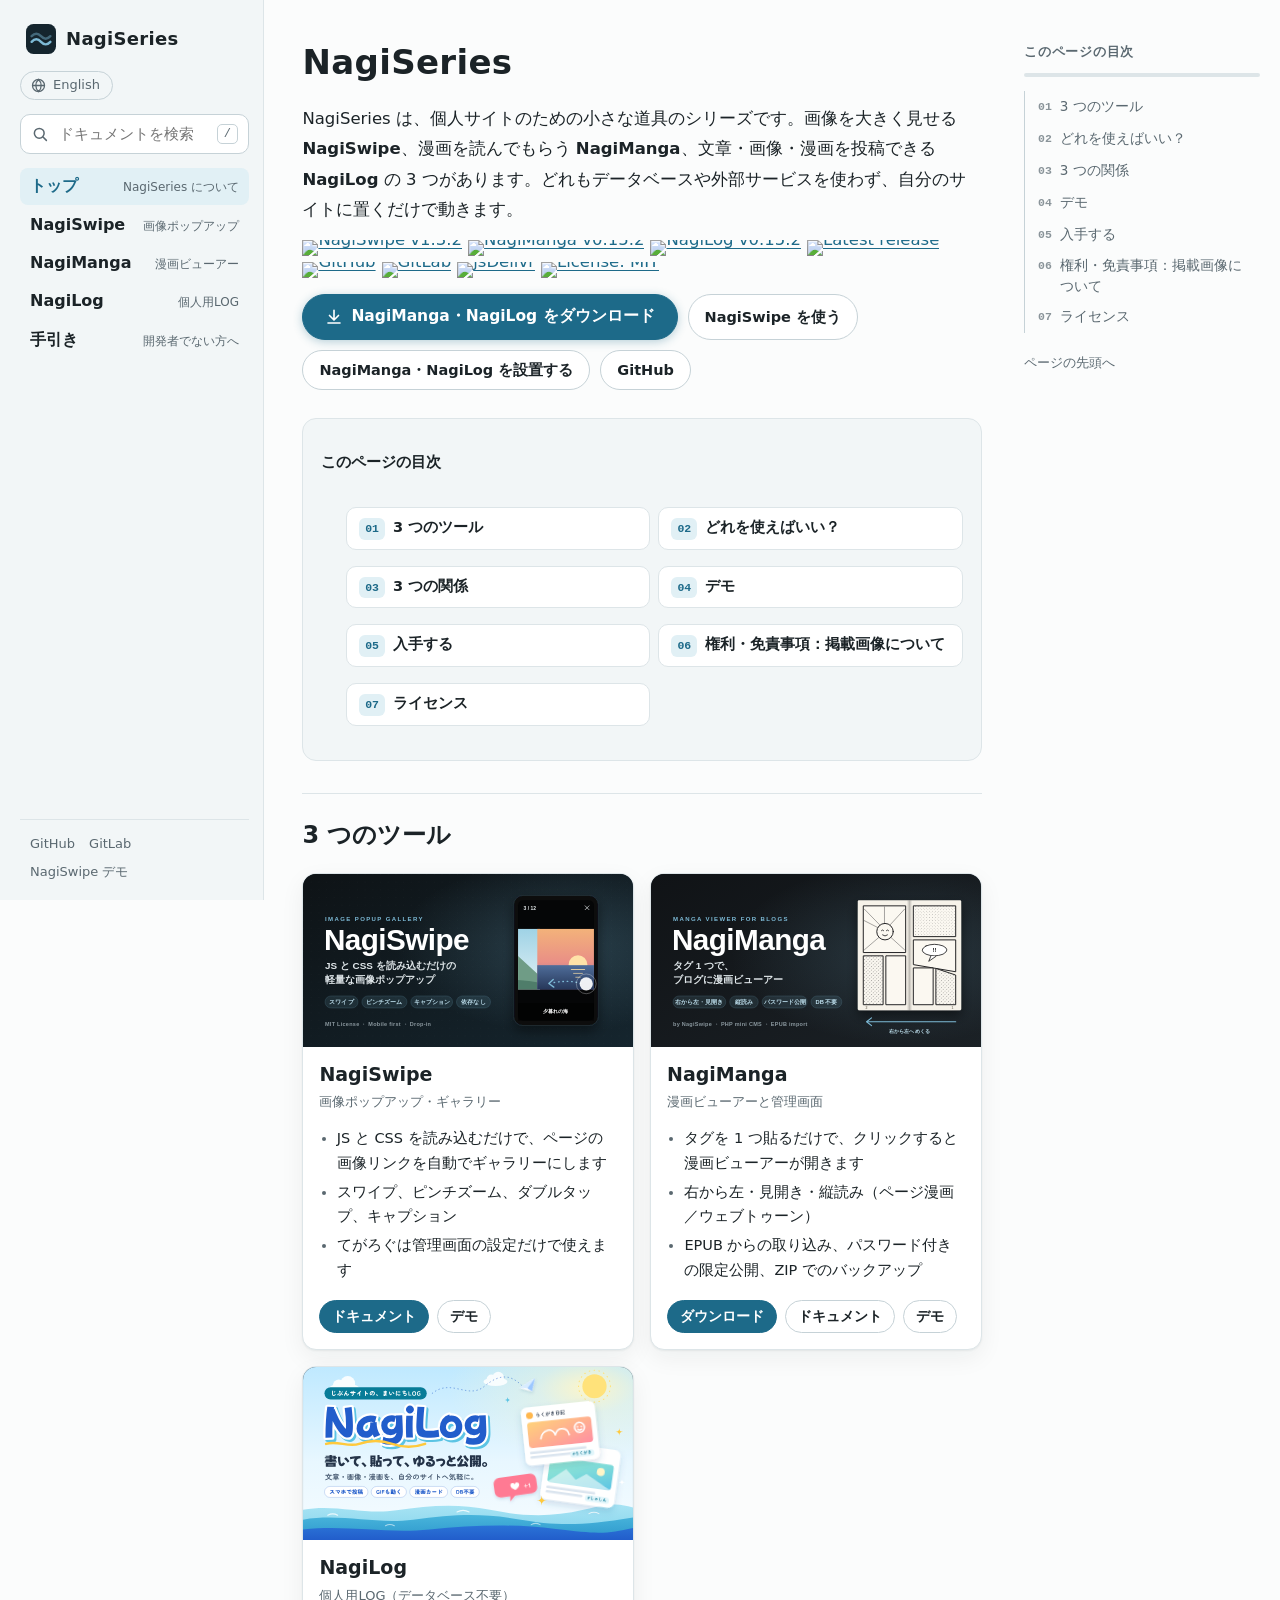
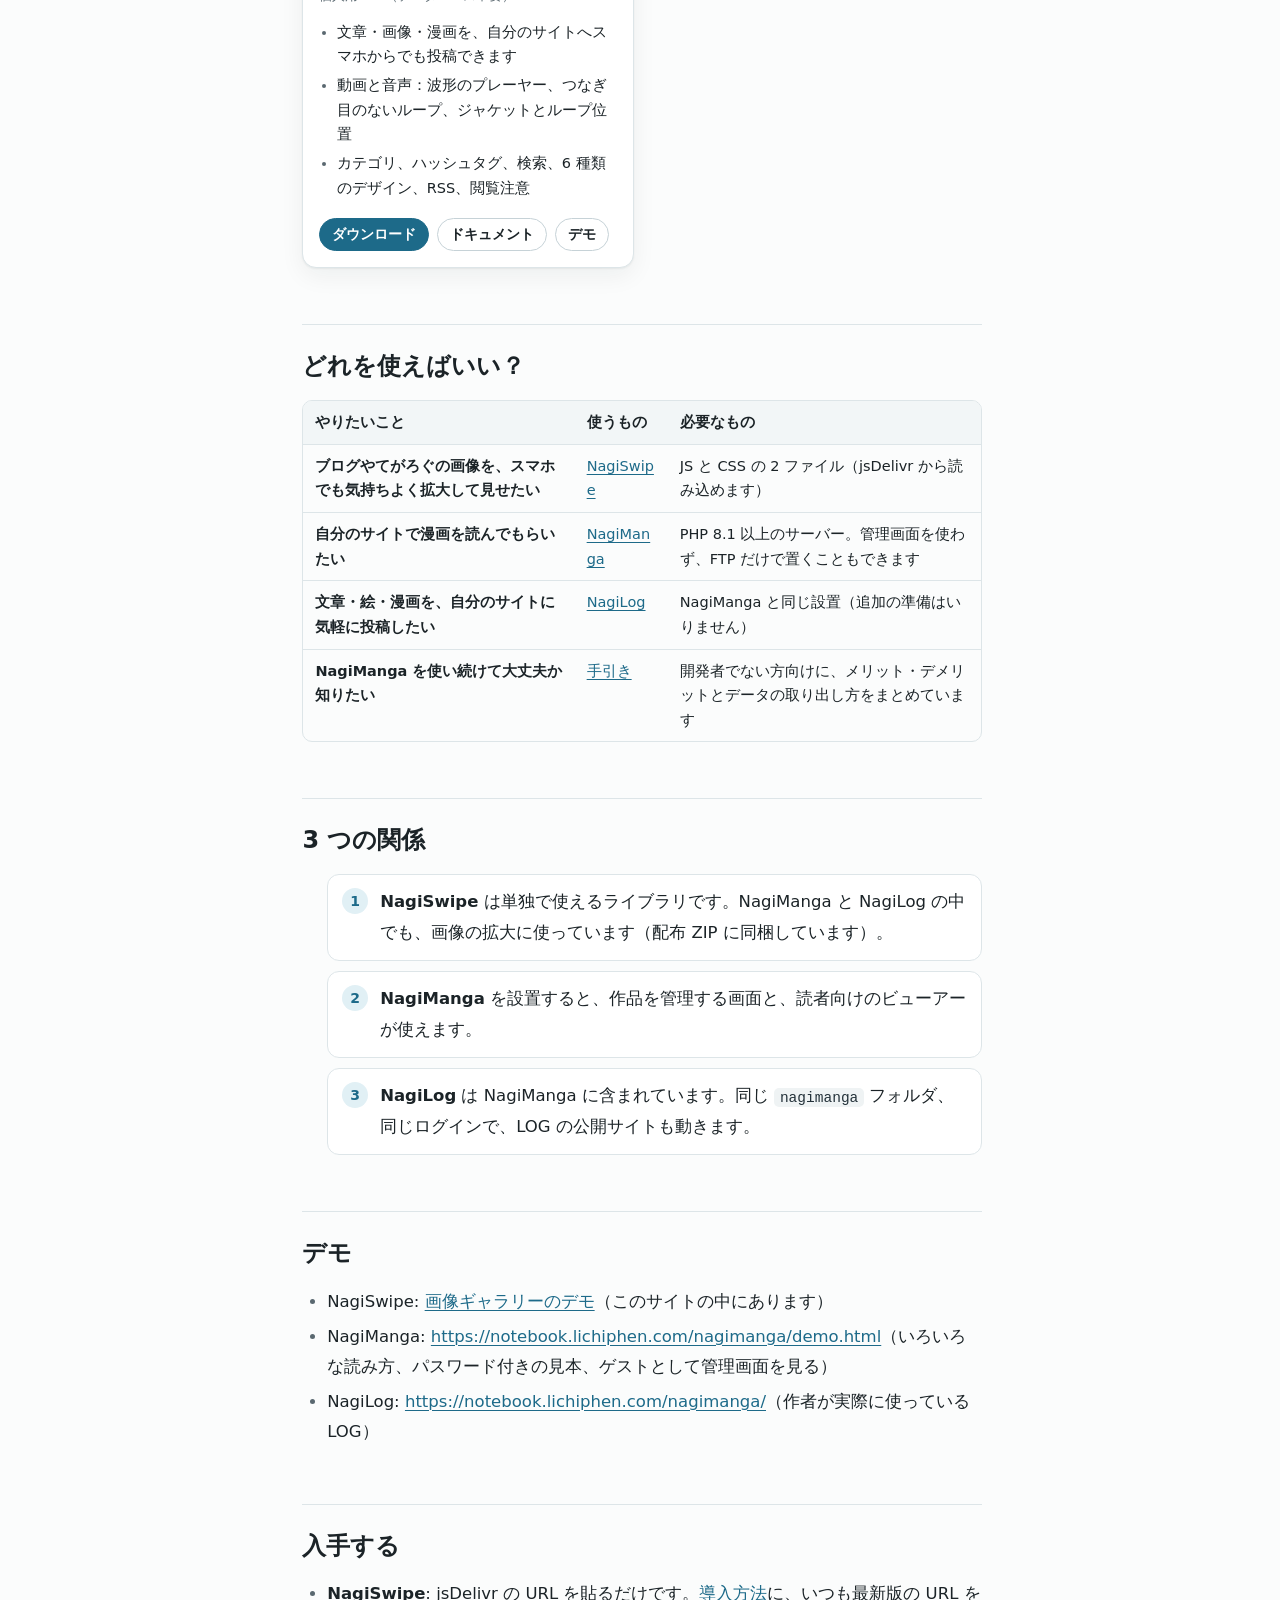
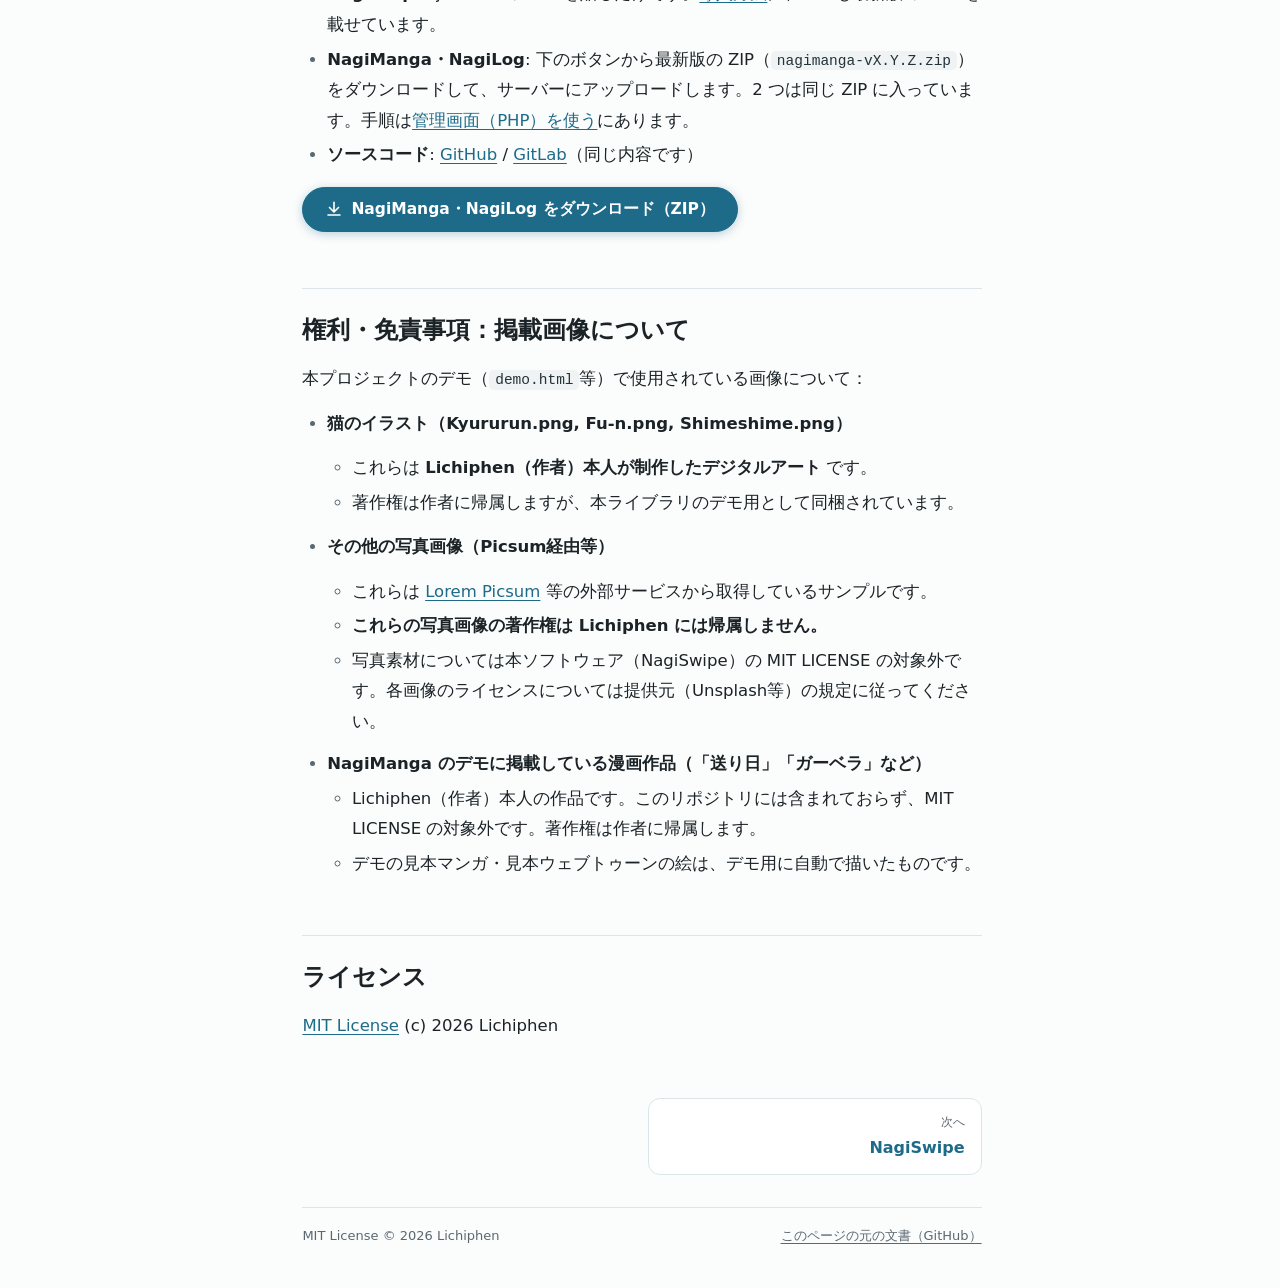
==== commit 89d1a325: "NagiManga v0.15.2: NagiScope's first dashboard screen at the top of its settings Co-Authored-By: Cla" ====
--- a/index.html
+++ b/index.html
@@ -27,7 +27,7 @@
 <link rel="stylesheet" href="NagiSwipe-main.css?v=b57203b70e">
 <link rel="stylesheet" href="site/site.css?v=2a2d81db0b">
 <script src="NagiSwipe-main.js?v=68e2574f68" defer></script>
-<script src="site/site.js?v=6bc8dd3f9a" data-index="site/search.json?v=1c73197444" defer></script>
+<script src="site/site.js?v=6bc8dd3f9a" data-index="site/search.json?v=e8ce8d5bd4" defer></script>
 </head>
 <body class="page-top has-rail">
 <div class="read-progress" aria-hidden="true"><span data-progress></span></div>
@@ -50,7 +50,7 @@
 
 <h1 class="doc-title"><span>NagiSeries</span></h1>
 <div class="lead"><p>NagiSeries は、個人サイトのための小さな道具のシリーズです。画像を大きく見せる <strong>NagiSwipe</strong>、漫画を読んでもらう <strong>NagiManga</strong>、文章・画像・漫画を投稿できる <strong>NagiLog</strong> の 3 つがあります。どれもデータベースや外部サービスを使わず、自分のサイトに置くだけで動きます。</p>
-<p class="badges"><a href="nagiswipe.html"><img src="https://img.shields.io/badge/NagiSwipe-v1.3.2-1d7a8c?style=flat-square&amp;logo=javascript&amp;logoColor=white" alt="NagiSwipe v1.3.2" loading="lazy" decoding="async"></a> <a href="nagimanga.html"><img src="https://img.shields.io/badge/NagiManga-v0.15.1-c2410c?style=flat-square&amp;logo=bookstack&amp;logoColor=white" alt="NagiManga v0.15.1" loading="lazy" decoding="async"></a> <a href="nagilog.html"><img src="https://img.shields.io/badge/NagiLog-v0.15.1-2563eb?style=flat-square&amp;logo=rss&amp;logoColor=white" alt="NagiLog v0.15.1" loading="lazy" decoding="async"></a> <a href="https://github.com/Lichiphen/NagiSwipe/releases/latest" class="ext"><img src="https://img.shields.io/github/v/release/Lichiphen/NagiSwipe?style=flat-square&amp;logo=github&amp;label=release" alt="Latest release" loading="lazy" decoding="async"></a> <a href="https://github.com/Lichiphen/NagiSwipe" class="ext"><img src="https://img.shields.io/badge/GitHub-Lichiphen%2FNagiSwipe-181717?style=flat-square&amp;logo=github" alt="GitHub" loading="lazy" decoding="async"></a> <a href="https://gitlab.com/lichiphen/nagiswipe" class="ext"><img src="https://img.shields.io/badge/GitLab-lichiphen%2Fnagiswipe-FC6D26?style=flat-square&amp;logo=gitlab&amp;logoColor=white" alt="GitLab" loading="lazy" decoding="async"></a> <a href="https://www.jsdelivr.com/package/gh/Lichiphen/NagiSwipe" class="ext"><img src="https://img.shields.io/jsdelivr/gh/hm/Lichiphen/NagiSwipe?style=flat-square&amp;logo=jsdelivr&amp;logoColor=white&amp;label=jsDelivr" alt="jsDelivr" loading="lazy" decoding="async"></a> <a href="https://github.com/Lichiphen/NagiSwipe/blob/main/LICENSE" class="ext"><img src="https://img.shields.io/badge/License-MIT-eab308?style=flat-square" alt="License: MIT" loading="lazy" decoding="async"></a></p>
+<p class="badges"><a href="nagiswipe.html"><img src="https://img.shields.io/badge/NagiSwipe-v1.3.2-1d7a8c?style=flat-square&amp;logo=javascript&amp;logoColor=white" alt="NagiSwipe v1.3.2" loading="lazy" decoding="async"></a> <a href="nagimanga.html"><img src="https://img.shields.io/badge/NagiManga-v0.15.2-c2410c?style=flat-square&amp;logo=bookstack&amp;logoColor=white" alt="NagiManga v0.15.2" loading="lazy" decoding="async"></a> <a href="nagilog.html"><img src="https://img.shields.io/badge/NagiLog-v0.15.2-2563eb?style=flat-square&amp;logo=rss&amp;logoColor=white" alt="NagiLog v0.15.2" loading="lazy" decoding="async"></a> <a href="https://github.com/Lichiphen/NagiSwipe/releases/latest" class="ext"><img src="https://img.shields.io/github/v/release/Lichiphen/NagiSwipe?style=flat-square&amp;logo=github&amp;label=release" alt="Latest release" loading="lazy" decoding="async"></a> <a href="https://github.com/Lichiphen/NagiSwipe" class="ext"><img src="https://img.shields.io/badge/GitHub-Lichiphen%2FNagiSwipe-181717?style=flat-square&amp;logo=github" alt="GitHub" loading="lazy" decoding="async"></a> <a href="https://gitlab.com/lichiphen/nagiswipe" class="ext"><img src="https://img.shields.io/badge/GitLab-lichiphen%2Fnagiswipe-FC6D26?style=flat-square&amp;logo=gitlab&amp;logoColor=white" alt="GitLab" loading="lazy" decoding="async"></a> <a href="https://www.jsdelivr.com/package/gh/Lichiphen/NagiSwipe" class="ext"><img src="https://img.shields.io/jsdelivr/gh/hm/Lichiphen/NagiSwipe?style=flat-square&amp;logo=jsdelivr&amp;logoColor=white&amp;label=jsDelivr" alt="jsDelivr" loading="lazy" decoding="async"></a> <a href="https://github.com/Lichiphen/NagiSwipe/blob/main/LICENSE" class="ext"><img src="https://img.shields.io/badge/License-MIT-eab308?style=flat-square" alt="License: MIT" loading="lazy" decoding="async"></a></p>
 <div class="hero-links">
 <a class="btn btn-primary btn-download" href="https://lichiphen.com/tool/link/r/NagiManga"><svg viewBox="0 0 24 24" aria-hidden="true"><path d="M12 3v12m-6-5 6 6 6-6M4 20h16" fill="none" stroke="currentColor" stroke-width="2.2" stroke-linecap="round" stroke-linejoin="round"/></svg>NagiManga・NagiLog をダウンロード</a>
 <a class="btn" href="nagiswipe.html#導入方法">NagiSwipe を使う</a>
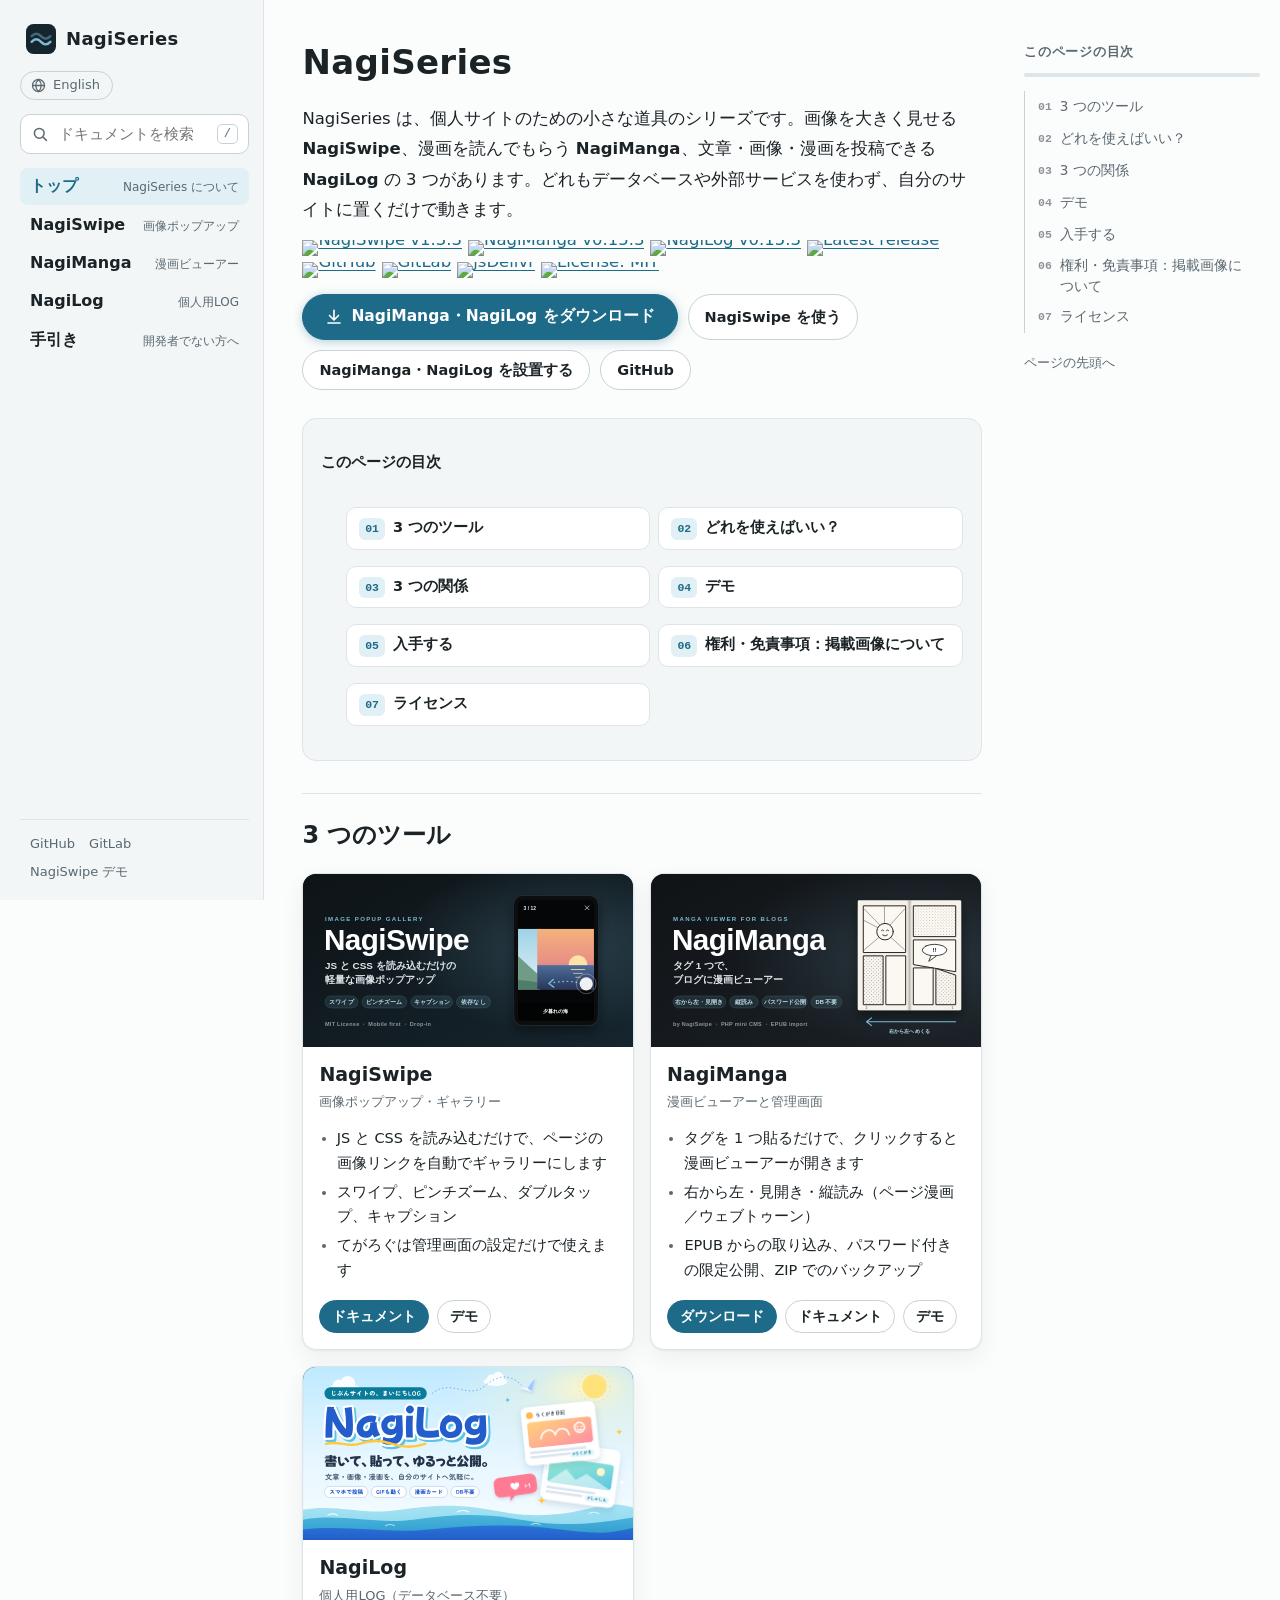
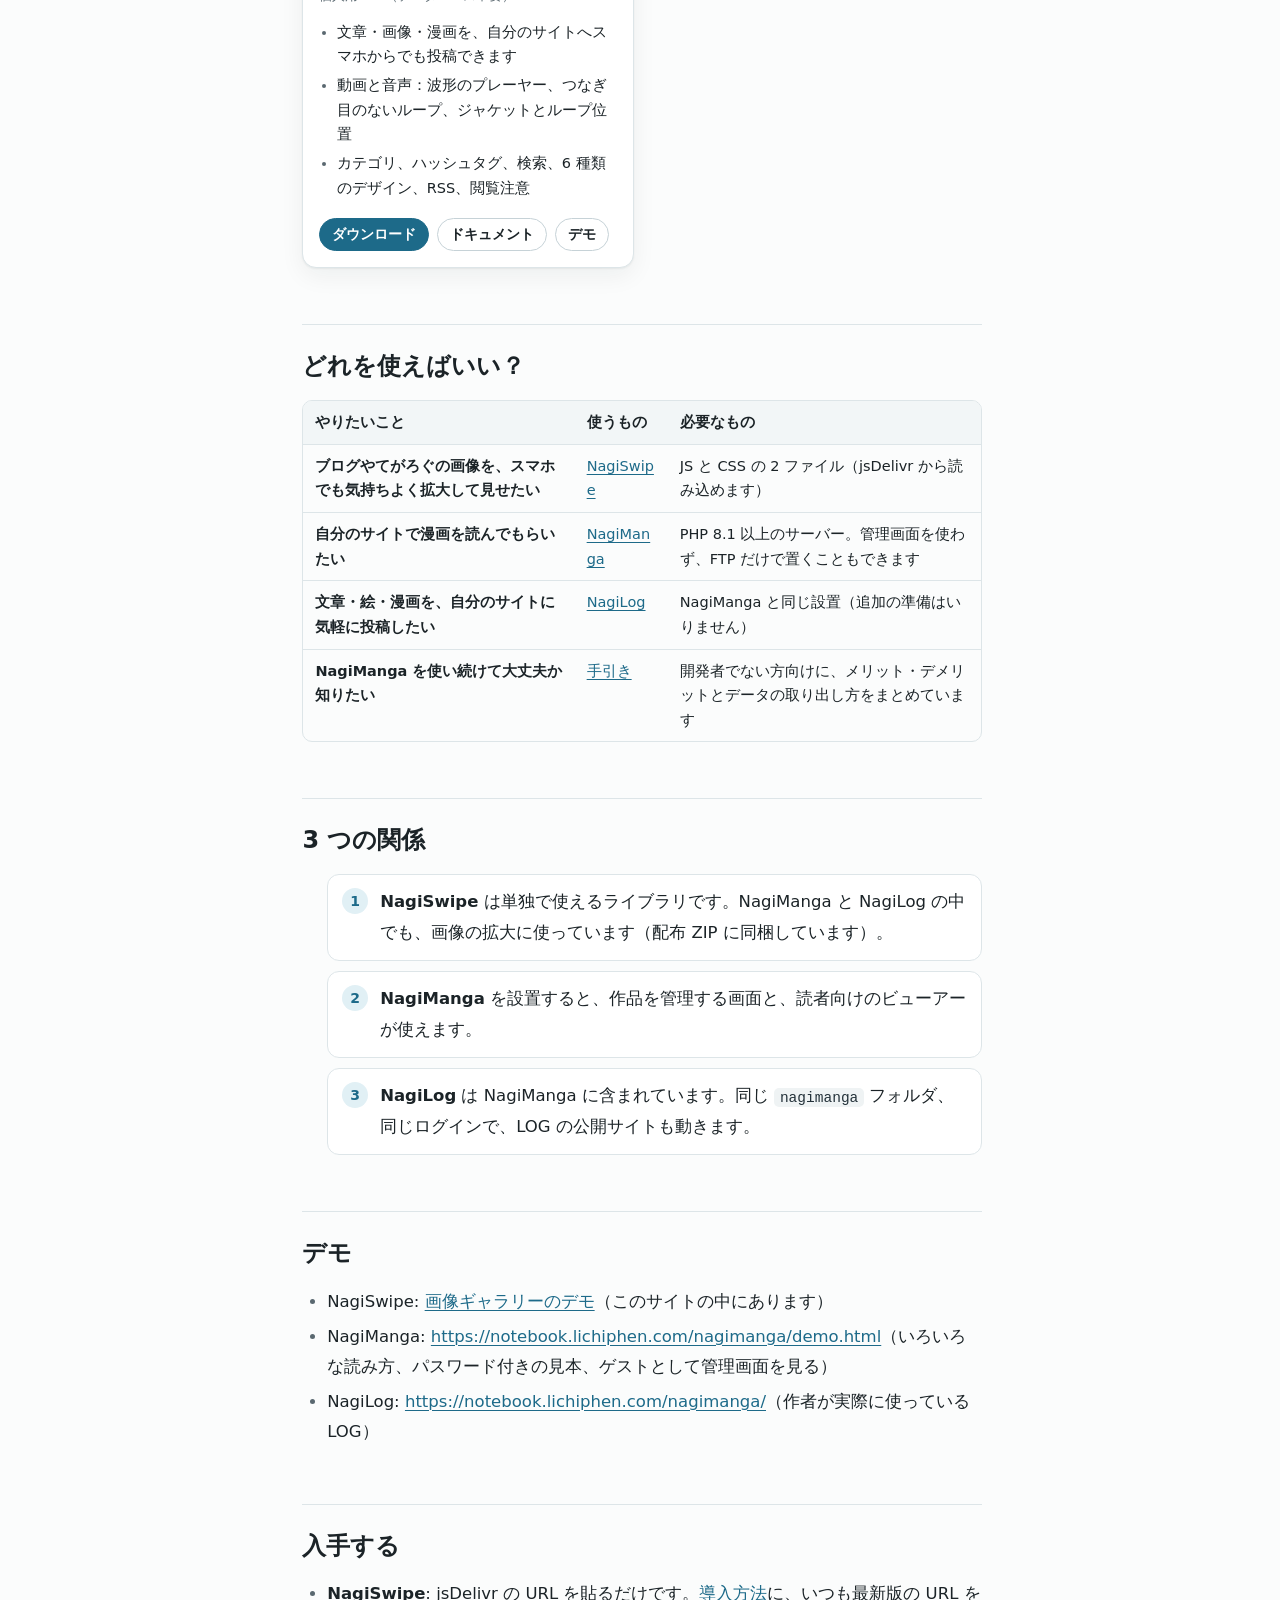
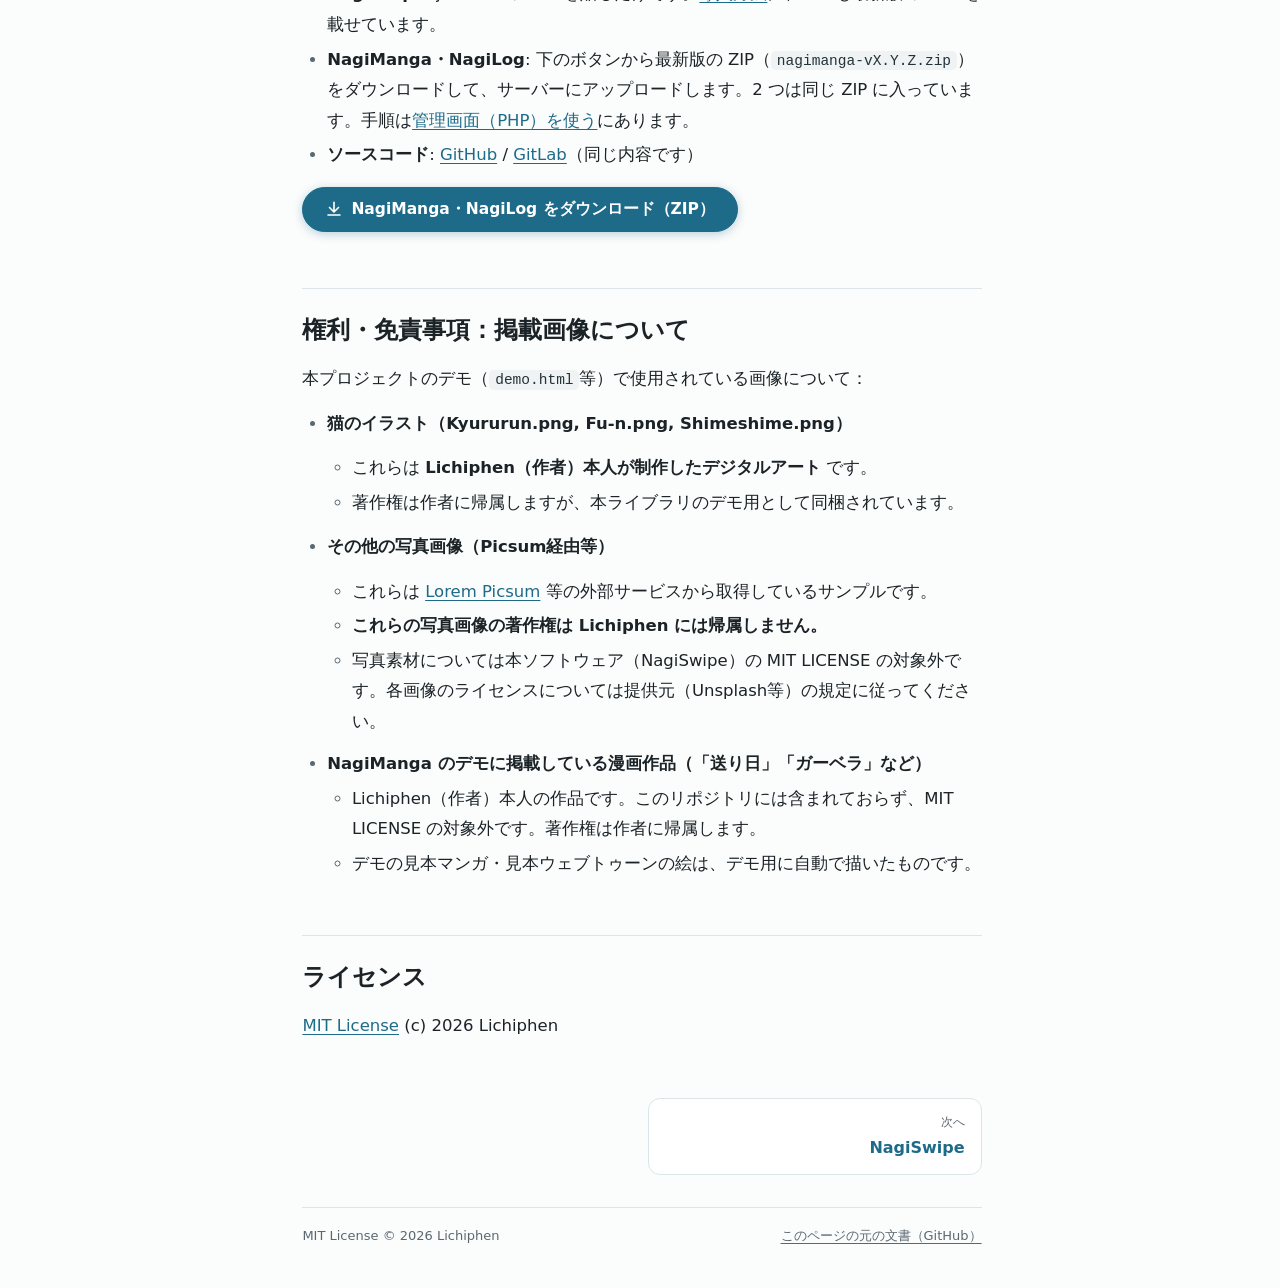
==== commit b9e04b88: "Docs: pin jsDelivr URLs to 1c36e16 and rebuild the site" ====
--- a/index.html
+++ b/index.html
@@ -24,10 +24,10 @@
 <meta property="og:image:alt" content="NagiSeries — 画像・漫画・LOG のツール集">
 <meta name="twitter:card" content="summary_large_image">
 <link rel="icon" href="site/favicon.svg?v=526a356933" type="image/svg+xml">
-<link rel="stylesheet" href="NagiSwipe-main.css?v=b57203b70e">
+<link rel="stylesheet" href="NagiSwipe-main.css?v=d26583267c">
 <link rel="stylesheet" href="site/site.css?v=2a2d81db0b">
-<script src="NagiSwipe-main.js?v=68e2574f68" defer></script>
-<script src="site/site.js?v=6bc8dd3f9a" data-index="site/search.json?v=e8ce8d5bd4" defer></script>
+<script src="NagiSwipe-main.js?v=b15997938f" defer></script>
+<script src="site/site.js?v=6bc8dd3f9a" data-index="site/search.json?v=0d7295df61" defer></script>
 </head>
 <body class="page-top has-rail">
 <div class="read-progress" aria-hidden="true"><span data-progress></span></div>
@@ -50,7 +50,7 @@
 
 <h1 class="doc-title"><span>NagiSeries</span></h1>
 <div class="lead"><p>NagiSeries は、個人サイトのための小さな道具のシリーズです。画像を大きく見せる <strong>NagiSwipe</strong>、漫画を読んでもらう <strong>NagiManga</strong>、文章・画像・漫画を投稿できる <strong>NagiLog</strong> の 3 つがあります。どれもデータベースや外部サービスを使わず、自分のサイトに置くだけで動きます。</p>
-<p class="badges"><a href="nagiswipe.html"><img src="https://img.shields.io/badge/NagiSwipe-v1.3.2-1d7a8c?style=flat-square&amp;logo=javascript&amp;logoColor=white" alt="NagiSwipe v1.3.2" loading="lazy" decoding="async"></a> <a href="nagimanga.html"><img src="https://img.shields.io/badge/NagiManga-v0.15.2-c2410c?style=flat-square&amp;logo=bookstack&amp;logoColor=white" alt="NagiManga v0.15.2" loading="lazy" decoding="async"></a> <a href="nagilog.html"><img src="https://img.shields.io/badge/NagiLog-v0.15.2-2563eb?style=flat-square&amp;logo=rss&amp;logoColor=white" alt="NagiLog v0.15.2" loading="lazy" decoding="async"></a> <a href="https://github.com/Lichiphen/NagiSwipe/releases/latest" class="ext"><img src="https://img.shields.io/github/v/release/Lichiphen/NagiSwipe?style=flat-square&amp;logo=github&amp;label=release" alt="Latest release" loading="lazy" decoding="async"></a> <a href="https://github.com/Lichiphen/NagiSwipe" class="ext"><img src="https://img.shields.io/badge/GitHub-Lichiphen%2FNagiSwipe-181717?style=flat-square&amp;logo=github" alt="GitHub" loading="lazy" decoding="async"></a> <a href="https://gitlab.com/lichiphen/nagiswipe" class="ext"><img src="https://img.shields.io/badge/GitLab-lichiphen%2Fnagiswipe-FC6D26?style=flat-square&amp;logo=gitlab&amp;logoColor=white" alt="GitLab" loading="lazy" decoding="async"></a> <a href="https://www.jsdelivr.com/package/gh/Lichiphen/NagiSwipe" class="ext"><img src="https://img.shields.io/jsdelivr/gh/hm/Lichiphen/NagiSwipe?style=flat-square&amp;logo=jsdelivr&amp;logoColor=white&amp;label=jsDelivr" alt="jsDelivr" loading="lazy" decoding="async"></a> <a href="https://github.com/Lichiphen/NagiSwipe/blob/main/LICENSE" class="ext"><img src="https://img.shields.io/badge/License-MIT-eab308?style=flat-square" alt="License: MIT" loading="lazy" decoding="async"></a></p>
+<p class="badges"><a href="nagiswipe.html"><img src="https://img.shields.io/badge/NagiSwipe-v1.3.3-1d7a8c?style=flat-square&amp;logo=javascript&amp;logoColor=white" alt="NagiSwipe v1.3.3" loading="lazy" decoding="async"></a> <a href="nagimanga.html"><img src="https://img.shields.io/badge/NagiManga-v0.15.3-c2410c?style=flat-square&amp;logo=bookstack&amp;logoColor=white" alt="NagiManga v0.15.3" loading="lazy" decoding="async"></a> <a href="nagilog.html"><img src="https://img.shields.io/badge/NagiLog-v0.15.3-2563eb?style=flat-square&amp;logo=rss&amp;logoColor=white" alt="NagiLog v0.15.3" loading="lazy" decoding="async"></a> <a href="https://github.com/Lichiphen/NagiSwipe/releases/latest" class="ext"><img src="https://img.shields.io/github/v/release/Lichiphen/NagiSwipe?style=flat-square&amp;logo=github&amp;label=release" alt="Latest release" loading="lazy" decoding="async"></a> <a href="https://github.com/Lichiphen/NagiSwipe" class="ext"><img src="https://img.shields.io/badge/GitHub-Lichiphen%2FNagiSwipe-181717?style=flat-square&amp;logo=github" alt="GitHub" loading="lazy" decoding="async"></a> <a href="https://gitlab.com/lichiphen/nagiswipe" class="ext"><img src="https://img.shields.io/badge/GitLab-lichiphen%2Fnagiswipe-FC6D26?style=flat-square&amp;logo=gitlab&amp;logoColor=white" alt="GitLab" loading="lazy" decoding="async"></a> <a href="https://www.jsdelivr.com/package/gh/Lichiphen/NagiSwipe" class="ext"><img src="https://img.shields.io/jsdelivr/gh/hm/Lichiphen/NagiSwipe?style=flat-square&amp;logo=jsdelivr&amp;logoColor=white&amp;label=jsDelivr" alt="jsDelivr" loading="lazy" decoding="async"></a> <a href="https://github.com/Lichiphen/NagiSwipe/blob/main/LICENSE" class="ext"><img src="https://img.shields.io/badge/License-MIT-eab308?style=flat-square" alt="License: MIT" loading="lazy" decoding="async"></a></p>
 <div class="hero-links">
 <a class="btn btn-primary btn-download" href="https://lichiphen.com/tool/link/r/NagiManga"><svg viewBox="0 0 24 24" aria-hidden="true"><path d="M12 3v12m-6-5 6 6 6-6M4 20h16" fill="none" stroke="currentColor" stroke-width="2.2" stroke-linecap="round" stroke-linejoin="round"/></svg>NagiManga・NagiLog をダウンロード</a>
 <a class="btn" href="nagiswipe.html#導入方法">NagiSwipe を使う</a>
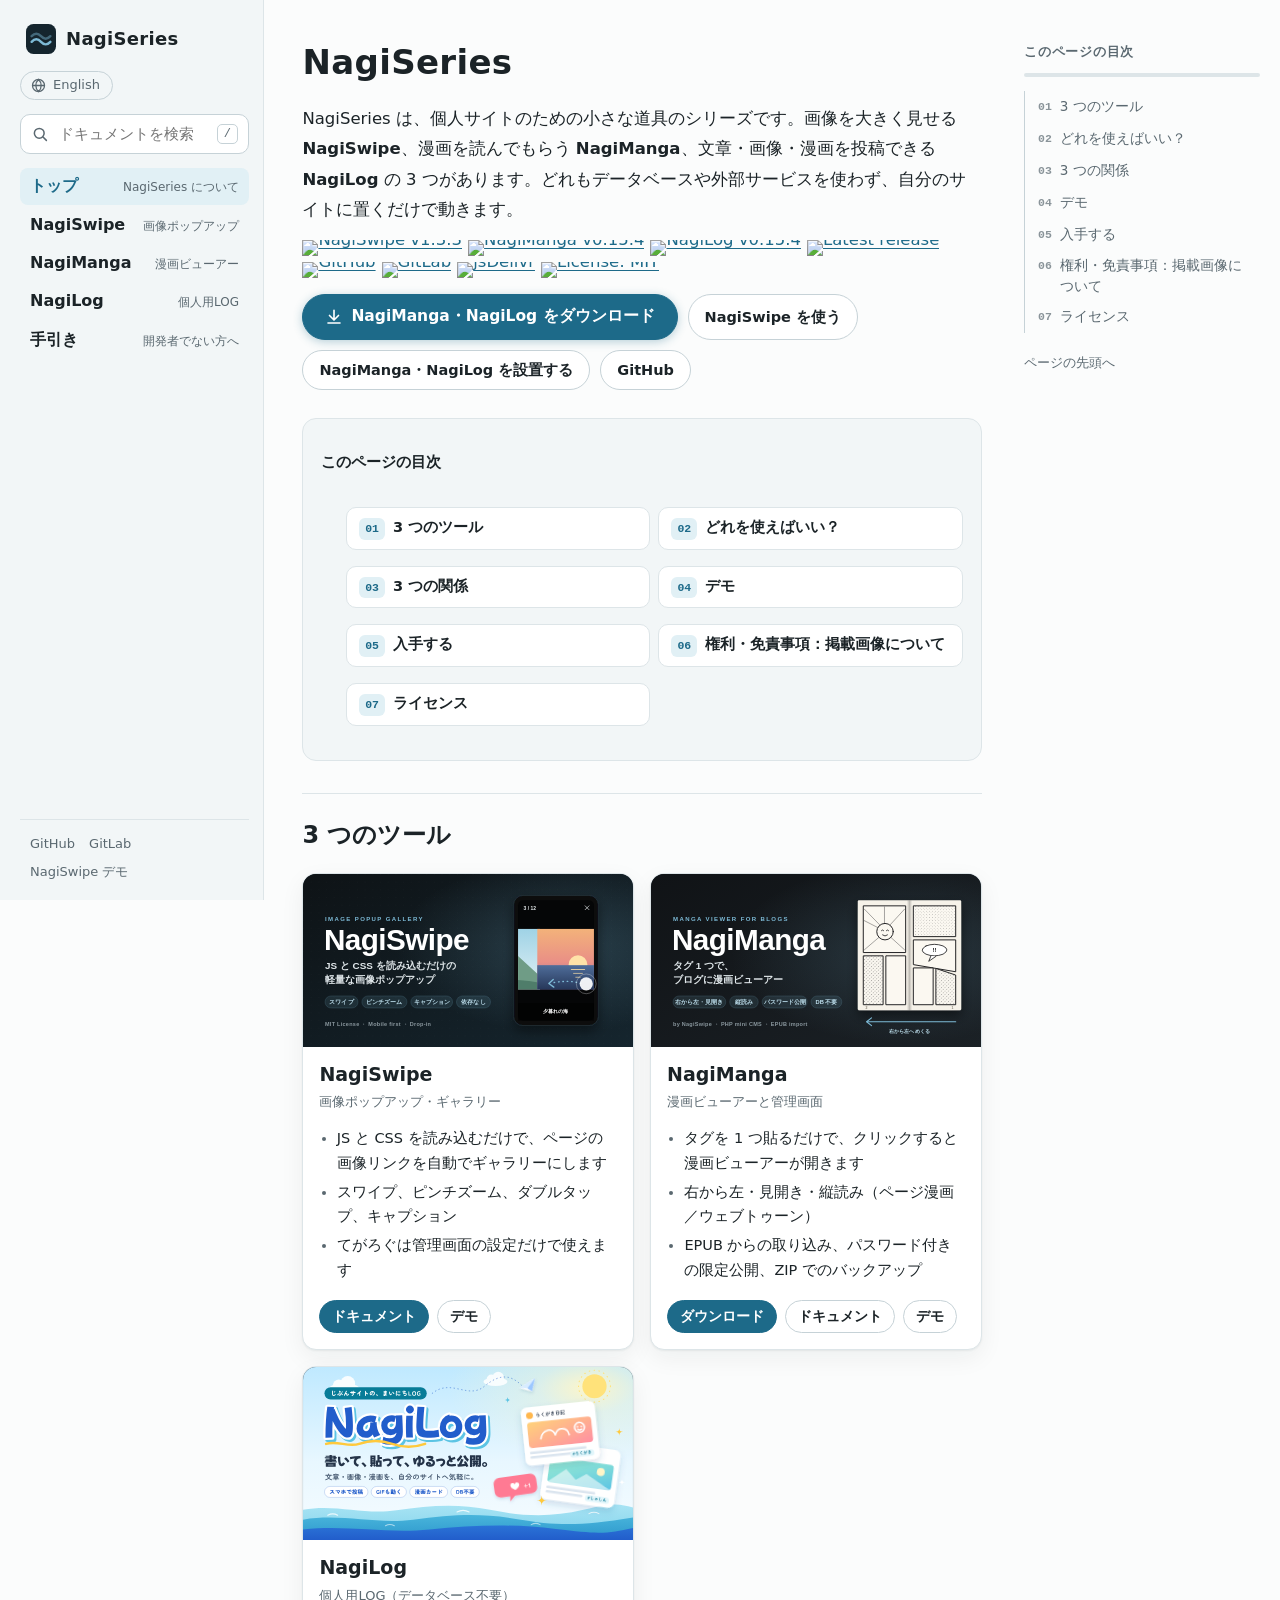
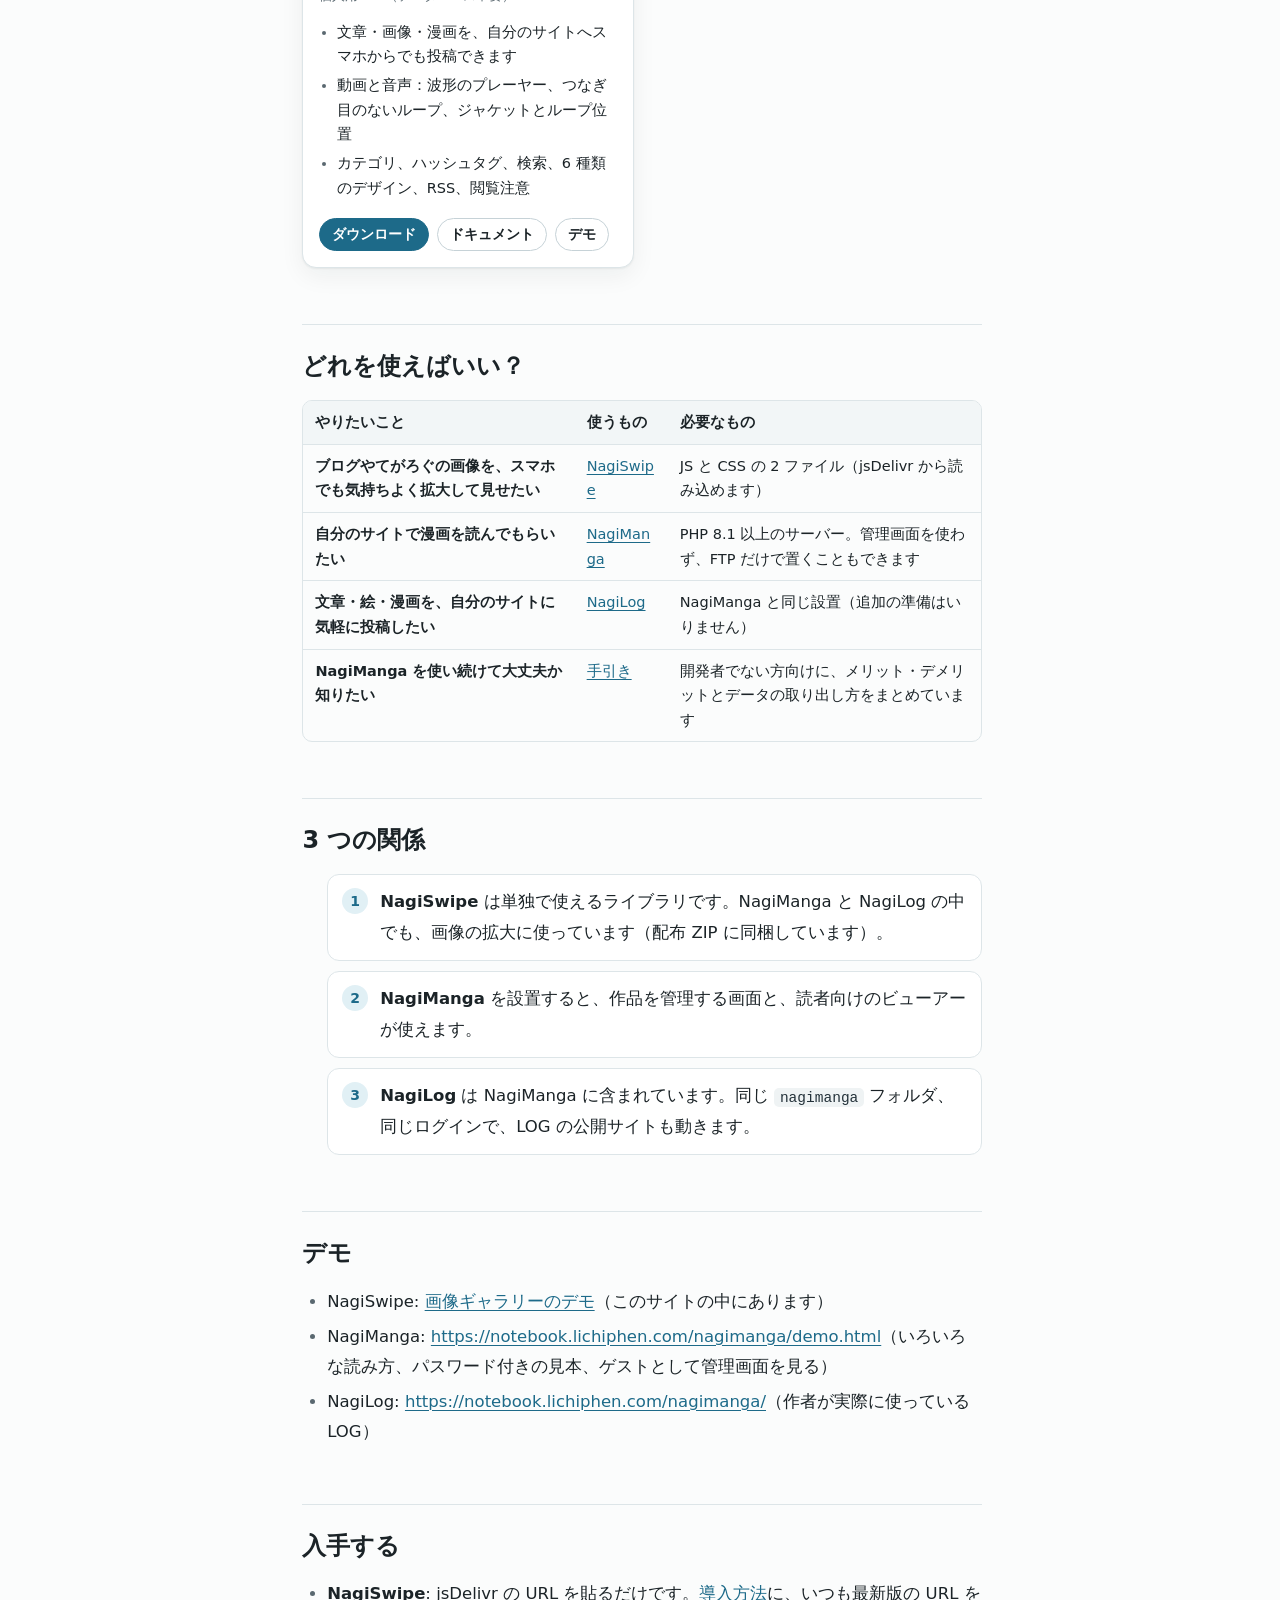
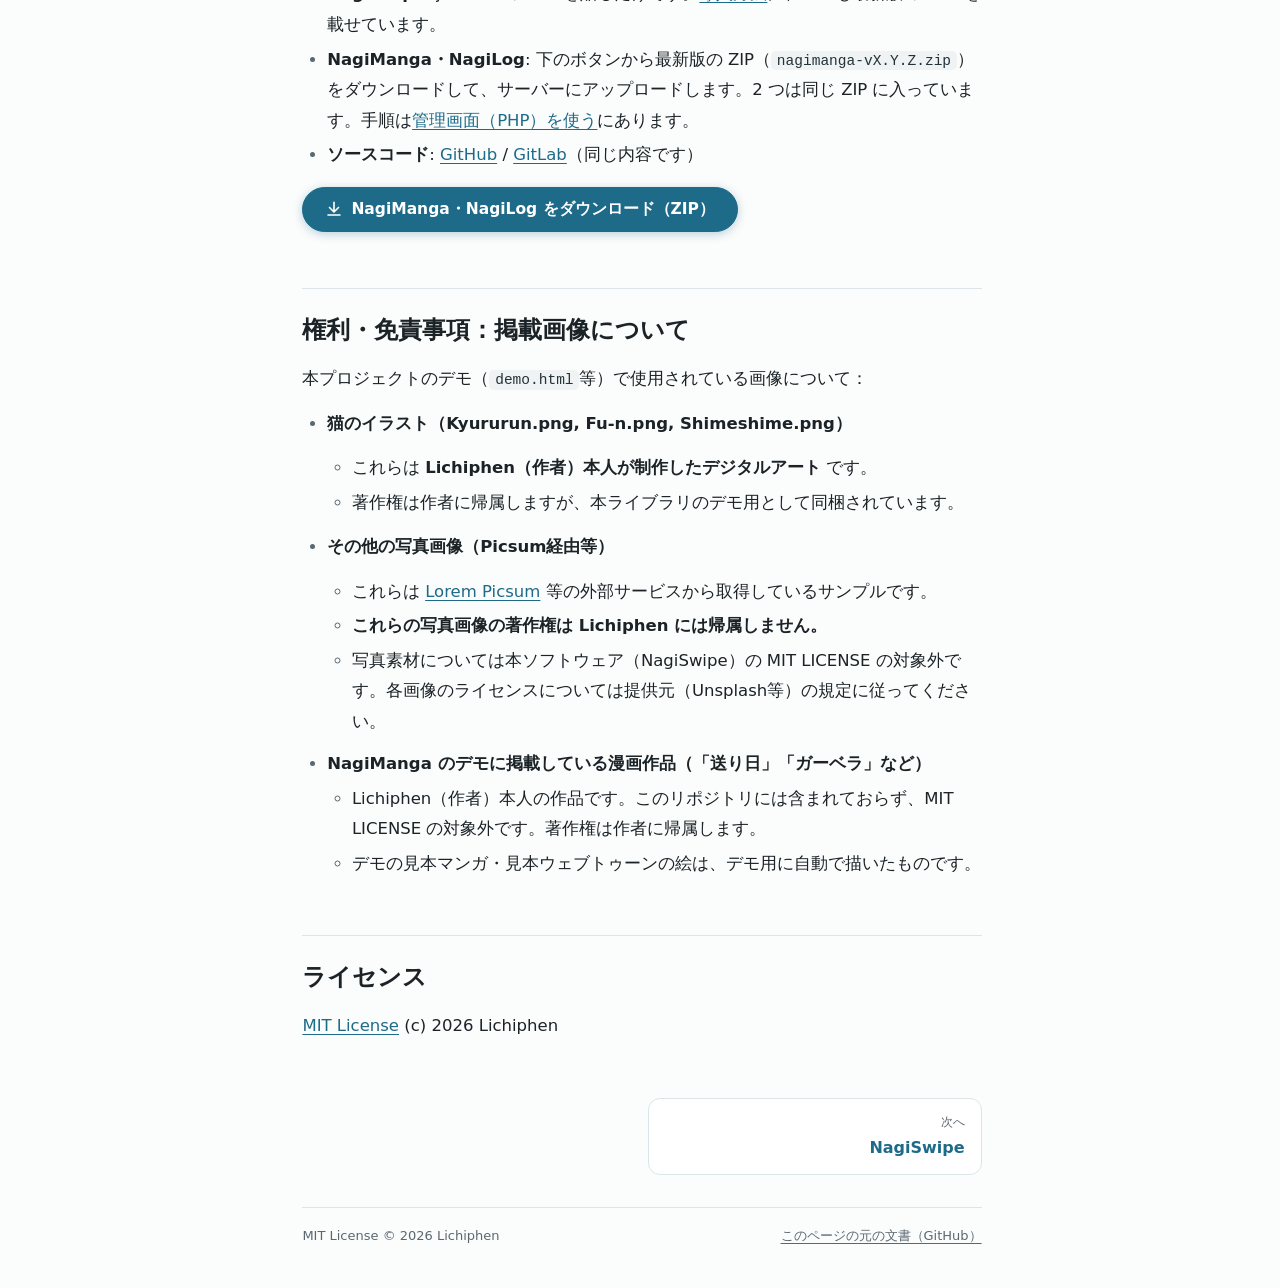
==== commit f33c971b: "NagiManga v0.15.4: long posts with a table of contents show sooner on phones, and phone breadcrumbs " ====
--- a/index.html
+++ b/index.html
@@ -27,7 +27,7 @@
 <link rel="stylesheet" href="NagiSwipe-main.css?v=d26583267c">
 <link rel="stylesheet" href="site/site.css?v=2a2d81db0b">
 <script src="NagiSwipe-main.js?v=b15997938f" defer></script>
-<script src="site/site.js?v=6bc8dd3f9a" data-index="site/search.json?v=0d7295df61" defer></script>
+<script src="site/site.js?v=6bc8dd3f9a" data-index="site/search.json?v=d9faf4c101" defer></script>
 </head>
 <body class="page-top has-rail">
 <div class="read-progress" aria-hidden="true"><span data-progress></span></div>
@@ -50,7 +50,7 @@
 
 <h1 class="doc-title"><span>NagiSeries</span></h1>
 <div class="lead"><p>NagiSeries は、個人サイトのための小さな道具のシリーズです。画像を大きく見せる <strong>NagiSwipe</strong>、漫画を読んでもらう <strong>NagiManga</strong>、文章・画像・漫画を投稿できる <strong>NagiLog</strong> の 3 つがあります。どれもデータベースや外部サービスを使わず、自分のサイトに置くだけで動きます。</p>
-<p class="badges"><a href="nagiswipe.html"><img src="https://img.shields.io/badge/NagiSwipe-v1.3.3-1d7a8c?style=flat-square&amp;logo=javascript&amp;logoColor=white" alt="NagiSwipe v1.3.3" loading="lazy" decoding="async"></a> <a href="nagimanga.html"><img src="https://img.shields.io/badge/NagiManga-v0.15.3-c2410c?style=flat-square&amp;logo=bookstack&amp;logoColor=white" alt="NagiManga v0.15.3" loading="lazy" decoding="async"></a> <a href="nagilog.html"><img src="https://img.shields.io/badge/NagiLog-v0.15.3-2563eb?style=flat-square&amp;logo=rss&amp;logoColor=white" alt="NagiLog v0.15.3" loading="lazy" decoding="async"></a> <a href="https://github.com/Lichiphen/NagiSwipe/releases/latest" class="ext"><img src="https://img.shields.io/github/v/release/Lichiphen/NagiSwipe?style=flat-square&amp;logo=github&amp;label=release" alt="Latest release" loading="lazy" decoding="async"></a> <a href="https://github.com/Lichiphen/NagiSwipe" class="ext"><img src="https://img.shields.io/badge/GitHub-Lichiphen%2FNagiSwipe-181717?style=flat-square&amp;logo=github" alt="GitHub" loading="lazy" decoding="async"></a> <a href="https://gitlab.com/lichiphen/nagiswipe" class="ext"><img src="https://img.shields.io/badge/GitLab-lichiphen%2Fnagiswipe-FC6D26?style=flat-square&amp;logo=gitlab&amp;logoColor=white" alt="GitLab" loading="lazy" decoding="async"></a> <a href="https://www.jsdelivr.com/package/gh/Lichiphen/NagiSwipe" class="ext"><img src="https://img.shields.io/jsdelivr/gh/hm/Lichiphen/NagiSwipe?style=flat-square&amp;logo=jsdelivr&amp;logoColor=white&amp;label=jsDelivr" alt="jsDelivr" loading="lazy" decoding="async"></a> <a href="https://github.com/Lichiphen/NagiSwipe/blob/main/LICENSE" class="ext"><img src="https://img.shields.io/badge/License-MIT-eab308?style=flat-square" alt="License: MIT" loading="lazy" decoding="async"></a></p>
+<p class="badges"><a href="nagiswipe.html"><img src="https://img.shields.io/badge/NagiSwipe-v1.3.3-1d7a8c?style=flat-square&amp;logo=javascript&amp;logoColor=white" alt="NagiSwipe v1.3.3" loading="lazy" decoding="async"></a> <a href="nagimanga.html"><img src="https://img.shields.io/badge/NagiManga-v0.15.4-c2410c?style=flat-square&amp;logo=bookstack&amp;logoColor=white" alt="NagiManga v0.15.4" loading="lazy" decoding="async"></a> <a href="nagilog.html"><img src="https://img.shields.io/badge/NagiLog-v0.15.4-2563eb?style=flat-square&amp;logo=rss&amp;logoColor=white" alt="NagiLog v0.15.4" loading="lazy" decoding="async"></a> <a href="https://github.com/Lichiphen/NagiSwipe/releases/latest" class="ext"><img src="https://img.shields.io/github/v/release/Lichiphen/NagiSwipe?style=flat-square&amp;logo=github&amp;label=release" alt="Latest release" loading="lazy" decoding="async"></a> <a href="https://github.com/Lichiphen/NagiSwipe" class="ext"><img src="https://img.shields.io/badge/GitHub-Lichiphen%2FNagiSwipe-181717?style=flat-square&amp;logo=github" alt="GitHub" loading="lazy" decoding="async"></a> <a href="https://gitlab.com/lichiphen/nagiswipe" class="ext"><img src="https://img.shields.io/badge/GitLab-lichiphen%2Fnagiswipe-FC6D26?style=flat-square&amp;logo=gitlab&amp;logoColor=white" alt="GitLab" loading="lazy" decoding="async"></a> <a href="https://www.jsdelivr.com/package/gh/Lichiphen/NagiSwipe" class="ext"><img src="https://img.shields.io/jsdelivr/gh/hm/Lichiphen/NagiSwipe?style=flat-square&amp;logo=jsdelivr&amp;logoColor=white&amp;label=jsDelivr" alt="jsDelivr" loading="lazy" decoding="async"></a> <a href="https://github.com/Lichiphen/NagiSwipe/blob/main/LICENSE" class="ext"><img src="https://img.shields.io/badge/License-MIT-eab308?style=flat-square" alt="License: MIT" loading="lazy" decoding="async"></a></p>
 <div class="hero-links">
 <a class="btn btn-primary btn-download" href="https://lichiphen.com/tool/link/r/NagiManga"><svg viewBox="0 0 24 24" aria-hidden="true"><path d="M12 3v12m-6-5 6 6 6-6M4 20h16" fill="none" stroke="currentColor" stroke-width="2.2" stroke-linecap="round" stroke-linejoin="round"/></svg>NagiManga・NagiLog をダウンロード</a>
 <a class="btn" href="nagiswipe.html#導入方法">NagiSwipe を使う</a>
--- a/NagiSwipe-main.css
+++ b/NagiSwipe-main.css
@@ -3,7 +3,7 @@
  * ![NagiSwipe Library Core CSS] 
  * Drop-in gallery library
  * 
- * NagiSwipe v1.3.2
+ * NagiSwipe v1.3.3
  * Copyright (c) 2026 Lichiphen
  * Licensed under the MIT License
  * https://gitlab.com/lichiphen/nagiswipe/-/blob/main/LICENSE
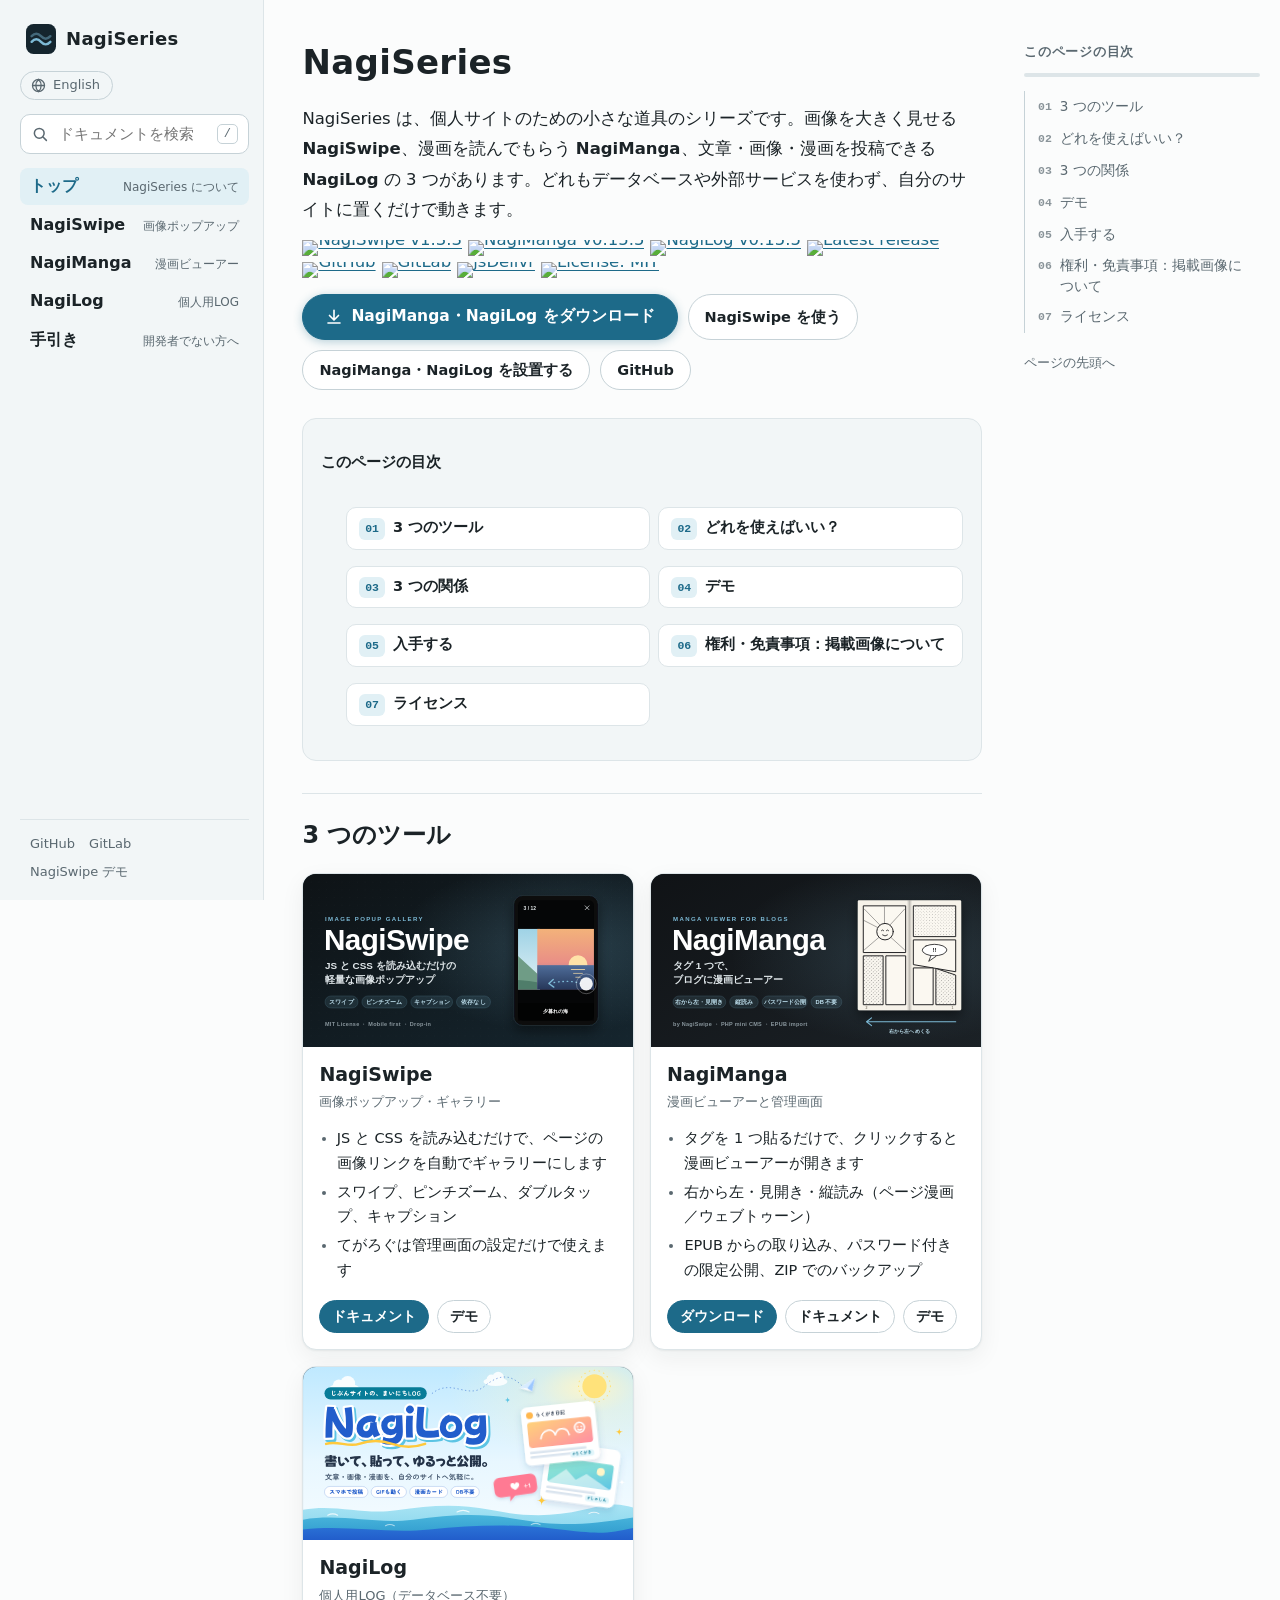
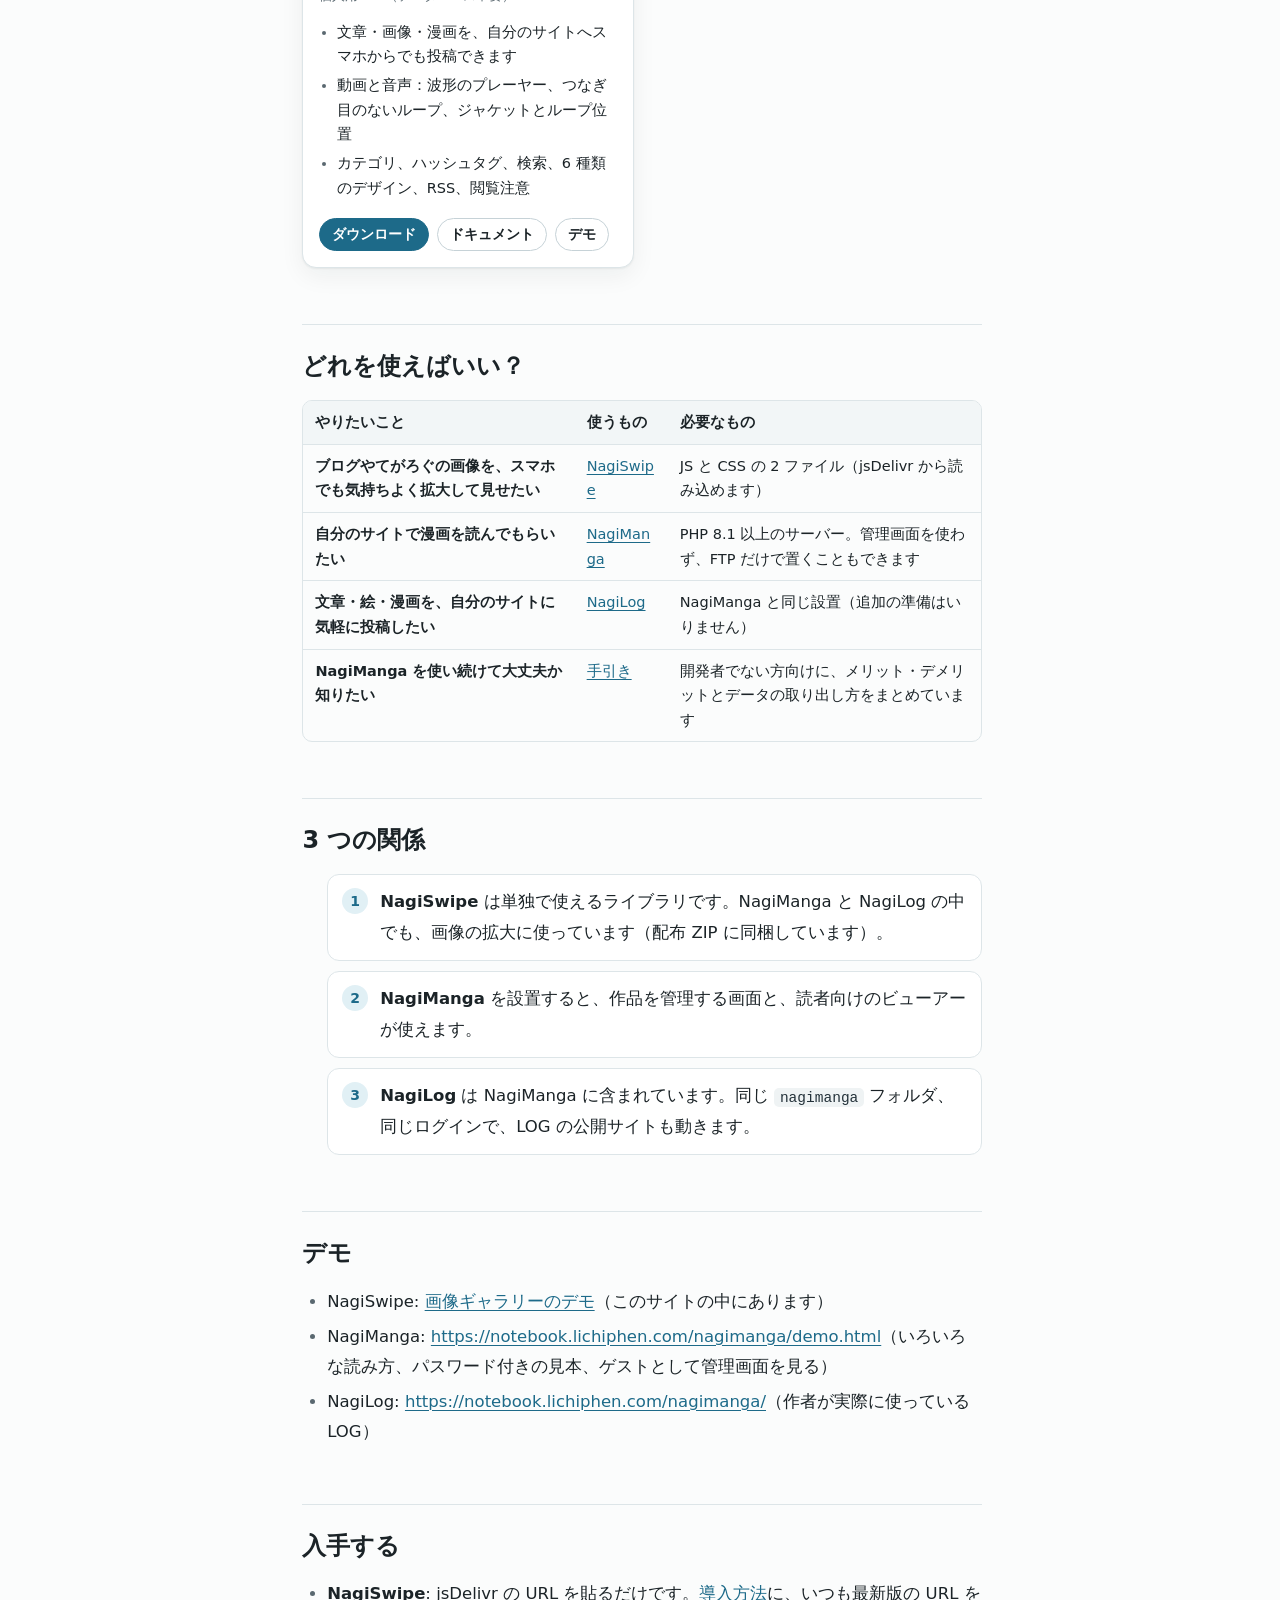
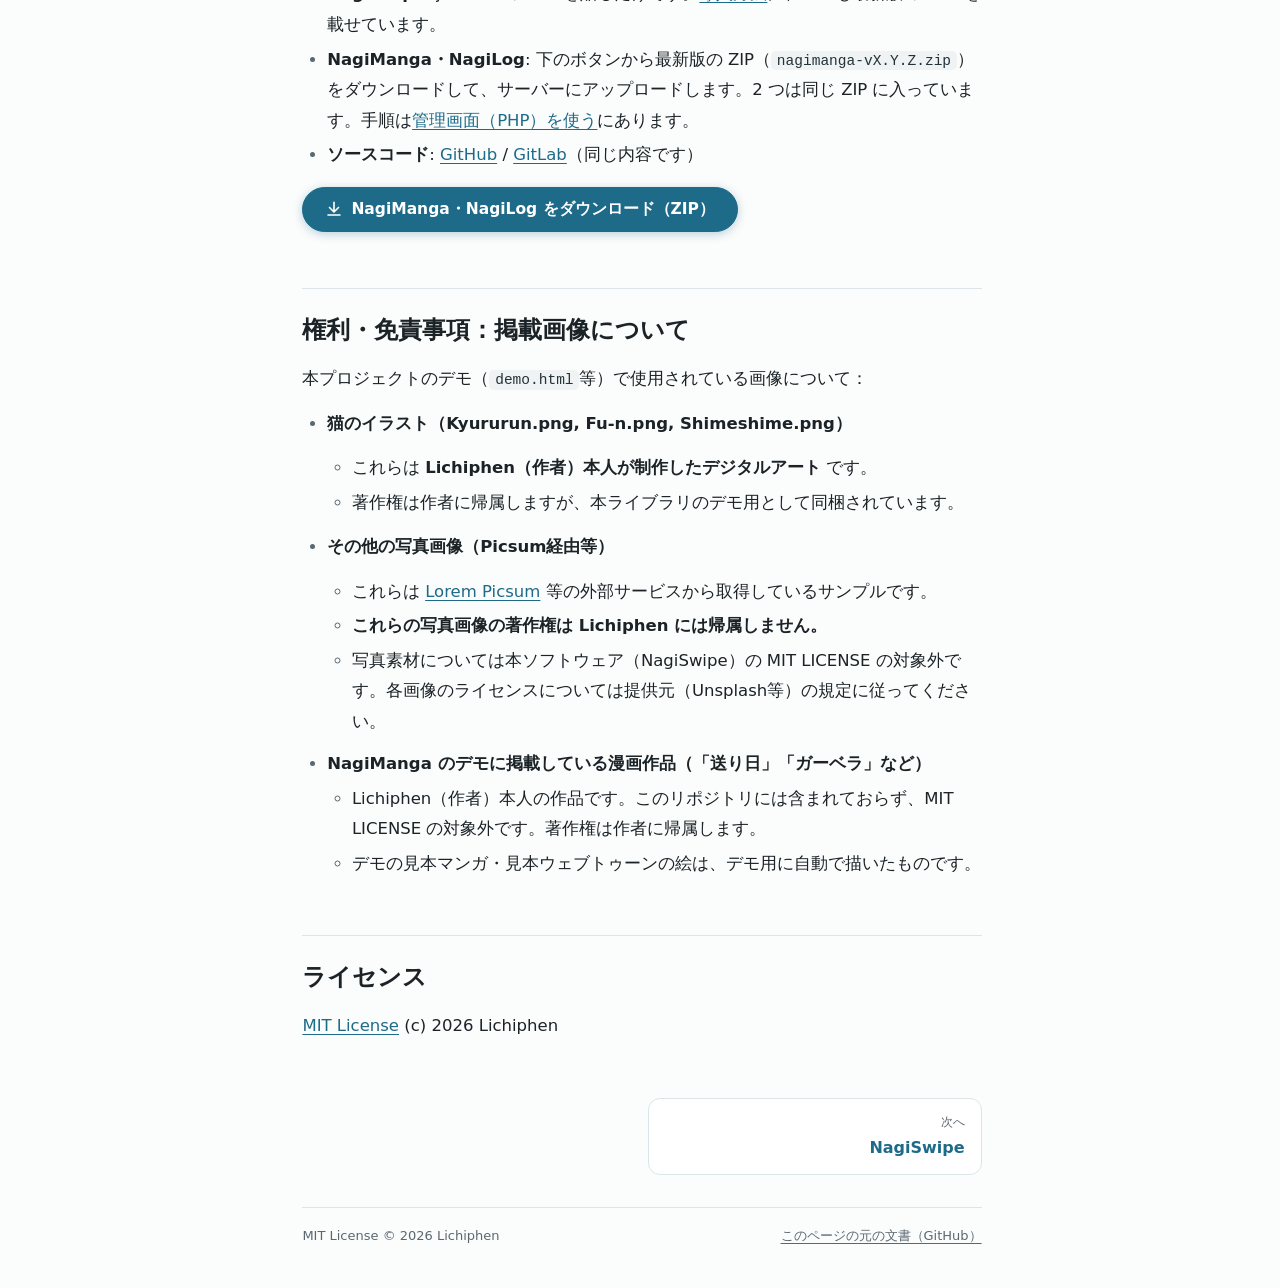
==== commit db4711c2: "NagiManga v0.15.5: the login survives other apps' links and closed phone browsers, LiteSpeed no long" ====
--- a/index.html
+++ b/index.html
@@ -27,7 +27,7 @@
 <link rel="stylesheet" href="NagiSwipe-main.css?v=d26583267c">
 <link rel="stylesheet" href="site/site.css?v=2a2d81db0b">
 <script src="NagiSwipe-main.js?v=b15997938f" defer></script>
-<script src="site/site.js?v=6bc8dd3f9a" data-index="site/search.json?v=d9faf4c101" defer></script>
+<script src="site/site.js?v=6bc8dd3f9a" data-index="site/search.json?v=880e1804ec" defer></script>
 </head>
 <body class="page-top has-rail">
 <div class="read-progress" aria-hidden="true"><span data-progress></span></div>
@@ -50,7 +50,7 @@
 
 <h1 class="doc-title"><span>NagiSeries</span></h1>
 <div class="lead"><p>NagiSeries は、個人サイトのための小さな道具のシリーズです。画像を大きく見せる <strong>NagiSwipe</strong>、漫画を読んでもらう <strong>NagiManga</strong>、文章・画像・漫画を投稿できる <strong>NagiLog</strong> の 3 つがあります。どれもデータベースや外部サービスを使わず、自分のサイトに置くだけで動きます。</p>
-<p class="badges"><a href="nagiswipe.html"><img src="https://img.shields.io/badge/NagiSwipe-v1.3.3-1d7a8c?style=flat-square&amp;logo=javascript&amp;logoColor=white" alt="NagiSwipe v1.3.3" loading="lazy" decoding="async"></a> <a href="nagimanga.html"><img src="https://img.shields.io/badge/NagiManga-v0.15.4-c2410c?style=flat-square&amp;logo=bookstack&amp;logoColor=white" alt="NagiManga v0.15.4" loading="lazy" decoding="async"></a> <a href="nagilog.html"><img src="https://img.shields.io/badge/NagiLog-v0.15.4-2563eb?style=flat-square&amp;logo=rss&amp;logoColor=white" alt="NagiLog v0.15.4" loading="lazy" decoding="async"></a> <a href="https://github.com/Lichiphen/NagiSwipe/releases/latest" class="ext"><img src="https://img.shields.io/github/v/release/Lichiphen/NagiSwipe?style=flat-square&amp;logo=github&amp;label=release" alt="Latest release" loading="lazy" decoding="async"></a> <a href="https://github.com/Lichiphen/NagiSwipe" class="ext"><img src="https://img.shields.io/badge/GitHub-Lichiphen%2FNagiSwipe-181717?style=flat-square&amp;logo=github" alt="GitHub" loading="lazy" decoding="async"></a> <a href="https://gitlab.com/lichiphen/nagiswipe" class="ext"><img src="https://img.shields.io/badge/GitLab-lichiphen%2Fnagiswipe-FC6D26?style=flat-square&amp;logo=gitlab&amp;logoColor=white" alt="GitLab" loading="lazy" decoding="async"></a> <a href="https://www.jsdelivr.com/package/gh/Lichiphen/NagiSwipe" class="ext"><img src="https://img.shields.io/jsdelivr/gh/hm/Lichiphen/NagiSwipe?style=flat-square&amp;logo=jsdelivr&amp;logoColor=white&amp;label=jsDelivr" alt="jsDelivr" loading="lazy" decoding="async"></a> <a href="https://github.com/Lichiphen/NagiSwipe/blob/main/LICENSE" class="ext"><img src="https://img.shields.io/badge/License-MIT-eab308?style=flat-square" alt="License: MIT" loading="lazy" decoding="async"></a></p>
+<p class="badges"><a href="nagiswipe.html"><img src="https://img.shields.io/badge/NagiSwipe-v1.3.3-1d7a8c?style=flat-square&amp;logo=javascript&amp;logoColor=white" alt="NagiSwipe v1.3.3" loading="lazy" decoding="async"></a> <a href="nagimanga.html"><img src="https://img.shields.io/badge/NagiManga-v0.15.5-c2410c?style=flat-square&amp;logo=bookstack&amp;logoColor=white" alt="NagiManga v0.15.5" loading="lazy" decoding="async"></a> <a href="nagilog.html"><img src="https://img.shields.io/badge/NagiLog-v0.15.5-2563eb?style=flat-square&amp;logo=rss&amp;logoColor=white" alt="NagiLog v0.15.5" loading="lazy" decoding="async"></a> <a href="https://github.com/Lichiphen/NagiSwipe/releases/latest" class="ext"><img src="https://img.shields.io/github/v/release/Lichiphen/NagiSwipe?style=flat-square&amp;logo=github&amp;label=release" alt="Latest release" loading="lazy" decoding="async"></a> <a href="https://github.com/Lichiphen/NagiSwipe" class="ext"><img src="https://img.shields.io/badge/GitHub-Lichiphen%2FNagiSwipe-181717?style=flat-square&amp;logo=github" alt="GitHub" loading="lazy" decoding="async"></a> <a href="https://gitlab.com/lichiphen/nagiswipe" class="ext"><img src="https://img.shields.io/badge/GitLab-lichiphen%2Fnagiswipe-FC6D26?style=flat-square&amp;logo=gitlab&amp;logoColor=white" alt="GitLab" loading="lazy" decoding="async"></a> <a href="https://www.jsdelivr.com/package/gh/Lichiphen/NagiSwipe" class="ext"><img src="https://img.shields.io/jsdelivr/gh/hm/Lichiphen/NagiSwipe?style=flat-square&amp;logo=jsdelivr&amp;logoColor=white&amp;label=jsDelivr" alt="jsDelivr" loading="lazy" decoding="async"></a> <a href="https://github.com/Lichiphen/NagiSwipe/blob/main/LICENSE" class="ext"><img src="https://img.shields.io/badge/License-MIT-eab308?style=flat-square" alt="License: MIT" loading="lazy" decoding="async"></a></p>
 <div class="hero-links">
 <a class="btn btn-primary btn-download" href="https://lichiphen.com/tool/link/r/NagiManga"><svg viewBox="0 0 24 24" aria-hidden="true"><path d="M12 3v12m-6-5 6 6 6-6M4 20h16" fill="none" stroke="currentColor" stroke-width="2.2" stroke-linecap="round" stroke-linejoin="round"/></svg>NagiManga・NagiLog をダウンロード</a>
 <a class="btn" href="nagiswipe.html#導入方法">NagiSwipe を使う</a>
